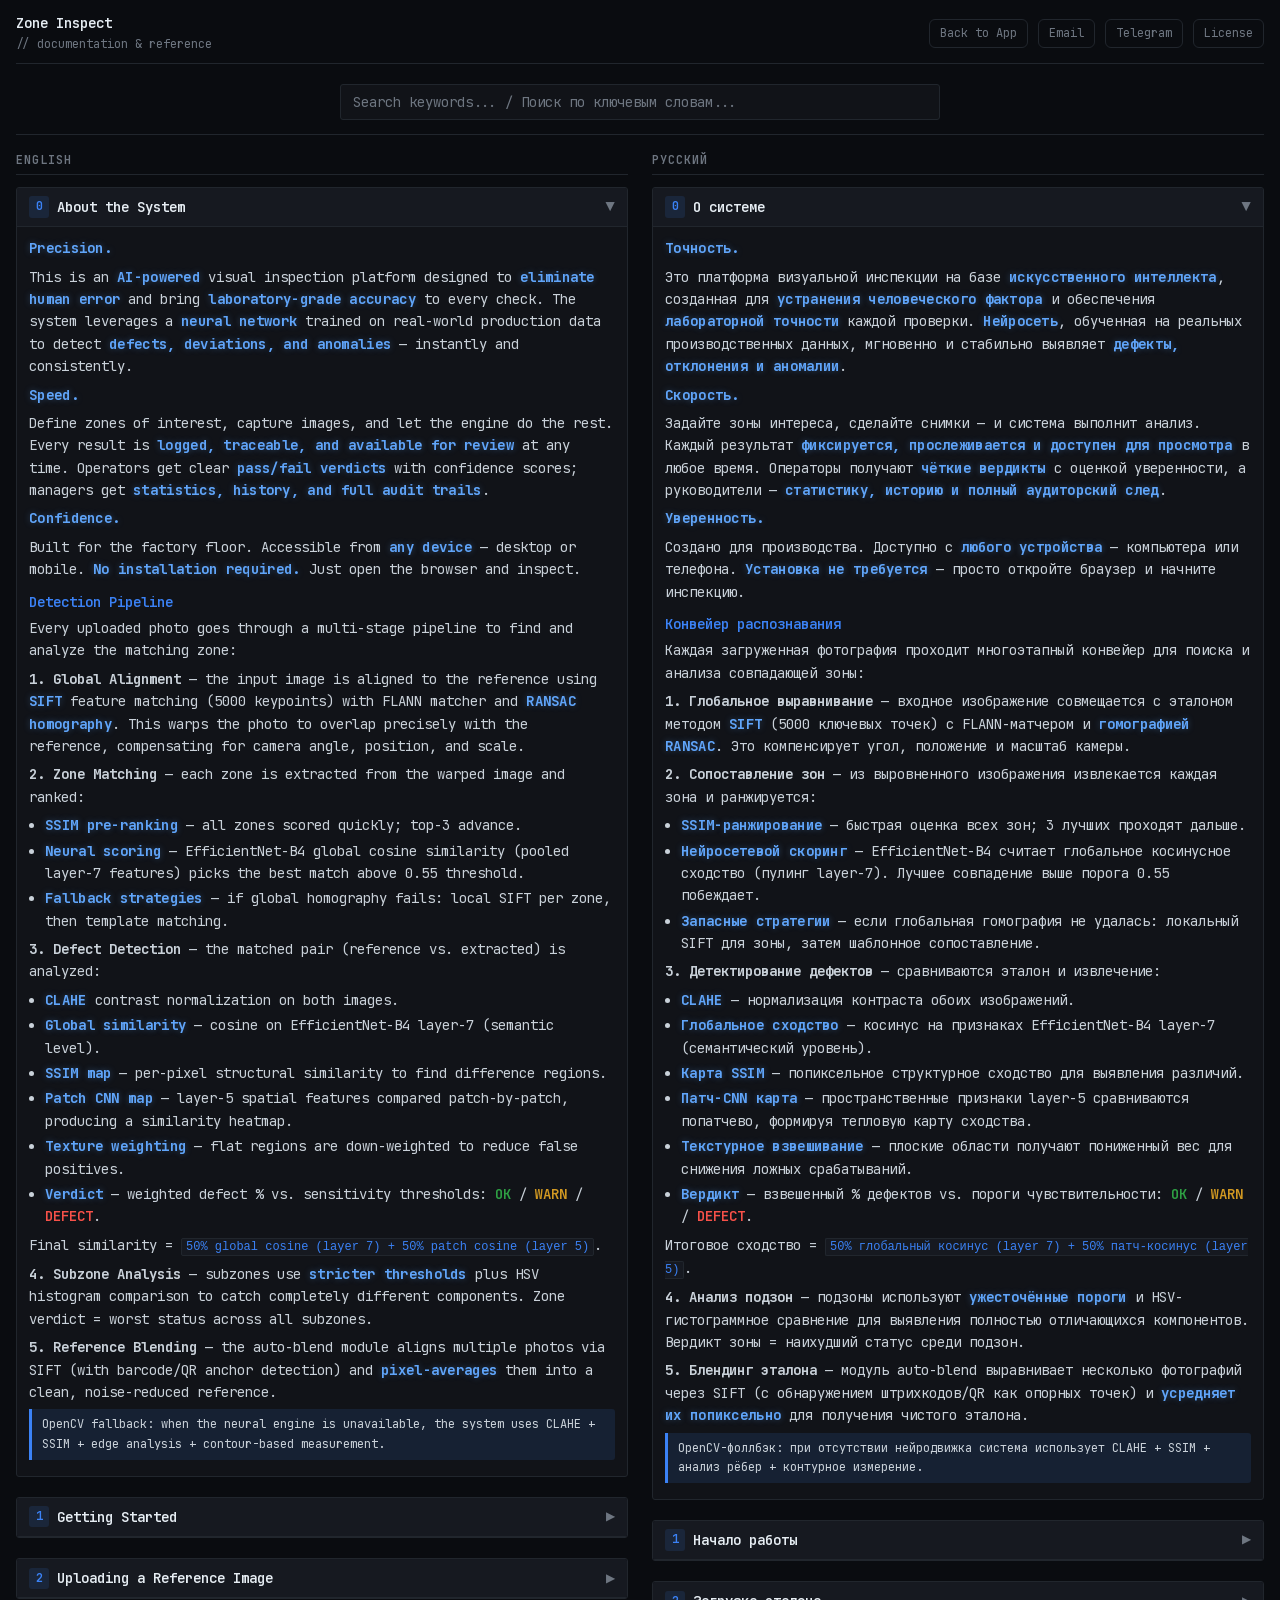
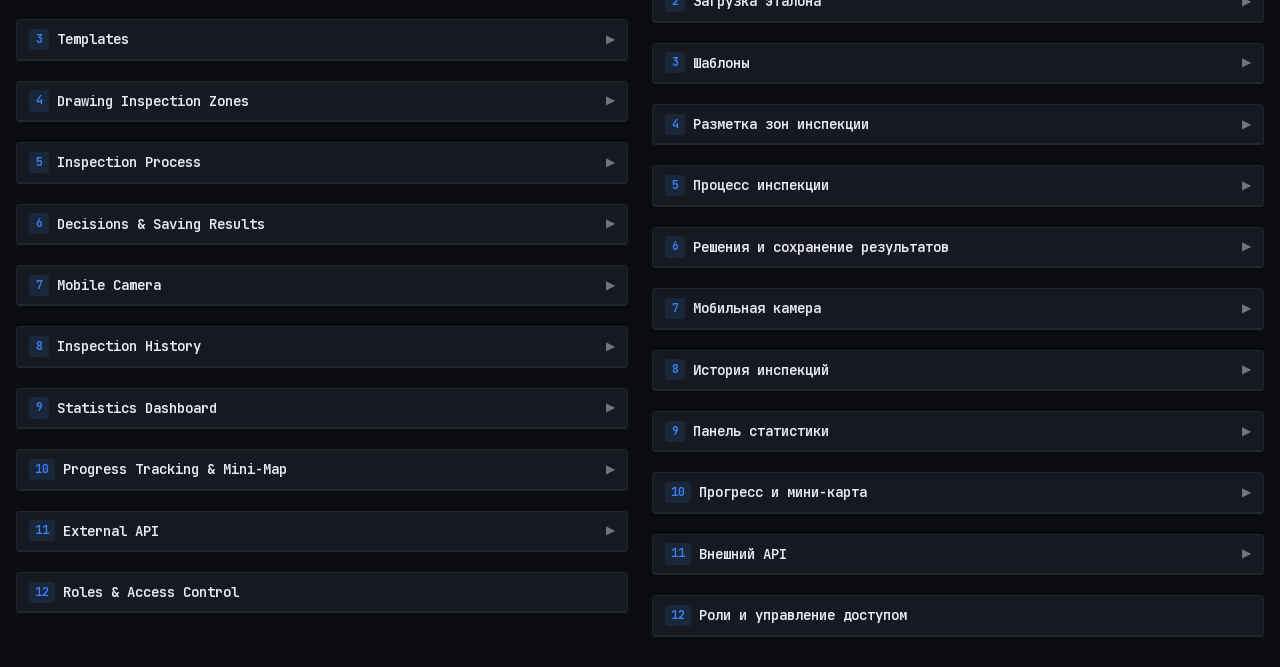
==== templates/doc.html @ 14c2527c "self-host fonts and Chart.js — remove Google Fonts / jsdelivr CDN deps Russian users reported pages " ====
<!DOCTYPE html>
<html lang="en">

<head>
    <meta charset="UTF-8">
    <meta name="viewport" content="width=device-width, initial-scale=1.0">
    <title>Zone Inspect — Documentation</title>
    <meta name="description"
        content="Zone Inspect documentation — AI-powered visual inspection system with neural network analysis. Setup, workflow, API reference.">
    <meta name="robots" content="index, follow">
    <link rel="canonical" href="https://inspect.metaprodtrace.com/doc">
    <meta property="og:title" content="Zone Inspect — Documentation">
    <meta property="og:description"
        content="AI-powered visual inspection system. Neural-network-powered zone comparison, template management, and reporting.">
    <meta property="og:type" content="website">
    <meta property="og:url" content="https://inspect.metaprodtrace.com/doc">
    <link rel="stylesheet" href="/static/jbmono.css">
    <style>
        :root {
            --bg: #0a0c10;
            --bg2: #0d1017;
            --card: #111318;
            --card2: #161920;
            --accent: #3b82f6;
            --accent-hover: #60a5fa;
            --accent-dim: rgba(59, 130, 246, .12);
            --text: #c9d1d9;
            --text-bright: #e6edf3;
            --muted: #6e7681;
            --border: #21262d;
            --border-light: #30363d;
            --success: #2ea043;
            --warn: #d29922;
            --danger: #f85149;
            --mono: 'JetBrains Mono', 'SF Mono', 'Fira Code', 'Cascadia Code', monospace;
            --radius: 3px;
        }

        * {
            margin: 0;
            padding: 0;
            box-sizing: border-box
        }

        body {
            font-family: var(--mono);
            font-size: 14px;
            line-height: 1.6;
            background: var(--bg);
            color: var(--text);
            min-height: 100vh;
            -webkit-font-smoothing: antialiased;
        }

        .container {
            max-width: 1400px;
            margin: 0 auto;
            padding: 12px 16px;
        }

        /* Header */
        header {
            display: flex;
            align-items: center;
            justify-content: space-between;
            gap: 12px;
            margin-bottom: 12px;
            padding-bottom: 8px;
            border-bottom: 1px solid var(--border);
        }

        header h1 {
            font-size: 14px;
            font-weight: 600;
            color: var(--text-bright)
        }

        header p {
            font-size: 12px;
            color: var(--muted);
            margin-top: 1px
        }

        .hdr-links {
            display: flex;
            gap: 10px;
            align-items: center
        }

        .hdr-links a {
            font-size: 12px;
            color: var(--muted);
            text-decoration: none;
            border: 1px solid var(--border);
            padding: 4px 10px;
            border-radius: 6px;
            transition: color .2s, border-color .2s;
        }

        .hdr-links a:hover {
            color: var(--text);
            border-color: var(--border-light)
        }

        .hdr-links a.active {
            color: var(--accent);
            border-color: var(--accent)
        }

        /* Search */
        .search-bar {
            position: sticky;
            top: 0;
            z-index: 100;
            background: var(--bg);
            padding: 8px 0 10px;
            border-bottom: 1px solid var(--border);
            margin-bottom: 16px;
        }

        .search-wrap {
            position: relative;
            max-width: 600px;
            margin: 0 auto;
        }

        .search-wrap input {
            width: 100%;
            background: var(--card);
            border: 1px solid var(--border);
            color: var(--text);
            font-family: var(--mono);
            font-size: 14px;
            padding: 8px 34px 8px 12px;
            border-radius: var(--radius);
            outline: none;
            transition: border-color .2s;
        }

        .search-wrap input:focus {
            border-color: var(--accent)
        }

        .search-wrap input::placeholder {
            color: var(--muted)
        }

        .search-clear {
            position: absolute;
            right: 8px;
            top: 50%;
            transform: translateY(-50%);
            background: none;
            border: none;
            color: var(--muted);
            font-size: 14px;
            cursor: pointer;
            display: none;
        }

        .search-clear.show {
            display: block
        }

        .search-count {
            text-align: center;
            font-size: 12px;
            color: var(--muted);
            margin-top: 4px;
        }

        /* Two-column layout */
        .cols {
            display: grid;
            grid-template-columns: 1fr 1fr;
            gap: 24px;
            align-items: start;
        }

        .col-en,
        .col-ru {
            min-width: 0;
        }

        .col-label {
            font-size: 12px;
            font-weight: 600;
            color: var(--muted);
            text-transform: uppercase;
            letter-spacing: 1px;
            margin-bottom: 12px;
            padding-bottom: 4px;
            border-bottom: 1px solid var(--border);
        }

        /* Sections */
        .section {
            margin-bottom: 20px;
            background: var(--card);
            border: 1px solid var(--border);
            border-radius: var(--radius);
            overflow: hidden;
        }

        .section.hidden {
            display: none
        }

        .section-hdr {
            display: flex;
            align-items: center;
            gap: 8px;
            padding: 8px 12px;
            background: var(--card2);
            border-bottom: 1px solid var(--border);
            cursor: pointer;
            user-select: none;
        }

        .section-hdr:hover {
            background: var(--bg2)
        }

        .section-num {
            font-size: 12px;
            font-weight: 600;
            color: var(--accent);
            background: var(--accent-dim);
            padding: 1px 6px;
            border-radius: var(--radius);
            min-width: 20px;
            text-align: center;
        }

        .section-title {
            font-size: 14px;
            font-weight: 600;
            color: var(--text-bright);
            flex: 1;
        }

        .section-arrow {
            font-size: 12px;
            color: var(--muted);
            transition: transform .2s;
        }

        .section.open .section-arrow {
            transform: rotate(90deg)
        }

        .section-body {
            padding: 10px 12px;
            display: none;
            font-size: 14px;
        }

        .section.open .section-body {
            display: block
        }

        .section-body p {
            margin-bottom: 6px;
            color: var(--text);
        }

        .section-body h4 {
            font-size: 14px;
            font-weight: 600;
            color: var(--accent);
            margin: 10px 0 4px;
        }

        .section-body h4:first-child {
            margin-top: 0
        }

        .section-body ul {
            margin: 4px 0 6px 16px;
            color: var(--text);
        }

        .section-body li {
            margin-bottom: 3px
        }

        .section-body code {
            background: var(--card2);
            border: 1px solid var(--border);
            padding: 1px 4px;
            border-radius: 2px;
            font-size: 12px;
            color: var(--accent);
        }

        .kbd {
            display: inline-block;
            background: var(--card2);
            border: 1px solid var(--border-light);
            padding: 0 4px;
            border-radius: 3px;
            font-size: 12px;
            color: var(--text-bright);
            line-height: 1.7;
        }

        .tag-ok {
            color: var(--success);
            font-weight: 600
        }

        .tag-warn {
            color: var(--warn);
            font-weight: 600
        }

        .tag-def {
            color: var(--danger);
            font-weight: 600
        }

        .kw {
            color: var(--accent-hover);
            font-weight: 700;
            letter-spacing: .3px;
            text-shadow: 0 0 6px rgba(96, 165, 250, .35);
        }

        .note {
            background: var(--accent-dim);
            border-left: 3px solid var(--accent);
            padding: 6px 10px;
            margin: 6px 0;
            font-size: 12px;
            border-radius: 0 var(--radius) var(--radius) 0;
        }

        .section-body pre {
            background: var(--card2);
            border: 1px solid var(--border);
            padding: 8px 10px;
            border-radius: var(--radius);
            overflow-x: auto;
            font-size: 12px;
            line-height: 1.5;
            margin: 6px 0;
            color: var(--text);
        }

        mark {
            background: rgba(234, 179, 8, .45);
            color: #fff;
            border-radius: 2px;
            padding: 0 2px;
        }

        @media (max-width: 900px) {
            .cols {
                grid-template-columns: 1fr;
                gap: 32px
            }
        }
    </style>
</head>

<body>
    <div class="container">
        <header>
            <div>
                <h1>Zone Inspect</h1>
                <p>// documentation &amp; reference</p>
            </div>
            <div class="hdr-links">
                <a href="/">Back to App</a>
                <a href="mailto:support@metaprodtrace.com?subject=Zone%20Inspect%20%E2%80%94%20Support">Email</a>
                <a href="tg://join?invite=2IidgvAbT30wYTUy">Telegram</a>
                <a href="/license" target="_blank">License</a>
            </div>
        </header>

        <div class="search-bar">
            <div class="search-wrap">
                <input type="text" id="doc-search" placeholder="Search keywords... / Поиск по ключевым словам...">
                <button class="search-clear" id="search-clear">&times;</button>
            </div>
            <div class="search-count" id="search-count"></div>
        </div>

        <div class="cols">
            <!-- ═══ ENGLISH ═══ -->
            <div class="col-en">
                <div class="col-label">English</div>

                <!-- 0. About the System -->
                <div class="section open" data-search>
                    <div class="section-hdr" onclick="toggleSection(this)">
                        <span class="section-num">0</span>
                        <span class="section-title">About the System</span>
                        <span class="section-arrow">&#9654;</span>
                    </div>
                    <div class="section-body">
                        <p><span class="kw">Precision.</span></p>
                        <p>This is an <span class="kw">AI-powered</span> visual inspection platform designed to <span
                                class="kw">eliminate human error</span>
                            and bring <span class="kw">laboratory-grade accuracy</span> to every check. The system
                            leverages a <span class="kw">neural
                                network</span> trained on real-world production data to detect <span class="kw">defects,
                                deviations, and
                                anomalies</span> — instantly and consistently.</p>
                        <p><span class="kw">Speed.</span></p>
                        <p>Define zones of interest, capture images, and let the engine do the rest.
                            Every result is <span class="kw">logged, traceable, and available for review</span> at any
                            time.
                            Operators get clear <span class="kw">pass/fail verdicts</span> with confidence scores;
                            managers get <span class="kw">statistics, history, and full audit trails</span>.</p>
                        <p><span class="kw">Confidence.</span></p>
                        <p>Built for the factory floor. Accessible from <span class="kw">any device</span> — desktop or
                            mobile.
                            <span class="kw">No installation required.</span> Just open the browser and inspect.
                        </p>

                        <h4>Detection Pipeline</h4>
                        <p>Every uploaded photo goes through a multi-stage pipeline to find and analyze the matching
                            zone:</p>

                        <p><strong>1. Global Alignment</strong> — the input image is aligned to the reference
                            using <span class="kw">SIFT</span> feature matching (5000 keypoints) with FLANN matcher
                            and <span class="kw">RANSAC homography</span>. This warps the photo to overlap precisely
                            with the reference, compensating for camera angle, position, and scale.</p>

                        <p><strong>2. Zone Matching</strong> — each zone is extracted from the warped image and ranked:
                        </p>
                        <ul>
                            <li><span class="kw">SSIM pre-ranking</span> — all zones scored quickly; top-3 advance.</li>
                            <li><span class="kw">Neural scoring</span> — EfficientNet-B4 global cosine similarity
                                (pooled layer-7 features) picks the best match above 0.55 threshold.</li>
                            <li><span class="kw">Fallback strategies</span> — if global homography fails: local SIFT
                                per zone, then template matching.</li>
                        </ul>

                        <p><strong>3. Defect Detection</strong> — the matched pair (reference vs. extracted) is
                            analyzed:</p>
                        <ul>
                            <li><span class="kw">CLAHE</span> contrast normalization on both images.</li>
                            <li><span class="kw">Global similarity</span> — cosine on EfficientNet-B4 layer-7
                                (semantic level).</li>
                            <li><span class="kw">SSIM map</span> — per-pixel structural similarity to find
                                difference regions.</li>
                            <li><span class="kw">Patch CNN map</span> — layer-5 spatial features compared
                                patch-by-patch, producing a similarity heatmap.</li>
                            <li><span class="kw">Texture weighting</span> — flat regions are down-weighted to
                                reduce false positives.</li>
                            <li><span class="kw">Verdict</span> — weighted defect % vs. sensitivity thresholds:
                                <span class="tag-ok">OK</span> /
                                <span class="tag-warn">WARN</span> /
                                <span class="tag-def">DEFECT</span>.
                            </li>
                        </ul>
                        <p>Final similarity = <code>50% global cosine (layer 7) + 50% patch cosine (layer 5)</code>.</p>

                        <p><strong>4. Subzone Analysis</strong> — subzones use <span class="kw">stricter
                                thresholds</span> plus HSV histogram comparison to catch completely different
                            components. Zone verdict = worst status across all subzones.</p>

                        <p><strong>5. Reference Blending</strong> — the auto-blend module aligns multiple
                            photos via SIFT (with barcode/QR anchor detection) and <span
                                class="kw">pixel-averages</span>
                            them into a clean, noise-reduced reference.</p>

                        <div class="note">OpenCV fallback: when the neural engine is unavailable, the system uses
                            CLAHE + SSIM + edge analysis + contour-based measurement.</div>
                    </div>
                </div>

                <!-- 1. Getting Started -->
                <div class="section" data-search>
                    <div class="section-hdr" onclick="toggleSection(this)">
                        <span class="section-num">1</span>
                        <span class="section-title">Getting Started</span>
                        <span class="section-arrow">&#9654;</span>
                    </div>
                    <div class="section-body">
                        <h4>Login</h4>
                        <p>Open the application URL. Enter your access key on the login page. The key is provided by the
                            administrator and maps to your operator name. The session persists for 30 days.</p>
                        <h4>Interface Overview</h4>
                        <p>The system uses a 3-step wizard:</p>
                        <ul>
                            <li><strong>Step 1 — Upload:</strong> upload a reference photo or load a saved
                                template.</li>
                            <li><strong>Step 2 — Zones:</strong> draw inspection zones on the reference image.</li>
                            <li><strong>Step 3 — Check:</strong> take zone photos, run analysis, review results.</li>
                        </ul>
                        <p>Click the <strong>Step 1</strong> indicator at any time to reset and start over.</p>
                        <h4>Sensitivity Controls</h4>
                        <p>In the header, two inputs control detection strictness:</p>
                        <ul>
                            <li><strong>Zone</strong> (0.00–2.00) — sensitivity for zone-level defect detection.
                                Default: 0.50.</li>
                            <li><strong>Subzone</strong> (0.00–2.00) — sensitivity for subzone-level analysis. Default:
                                0.51.</li>
                        </ul>
                        <p>Higher values = stricter detection (more defects flagged). Lower values = more lenient.</p>
                    </div>
                </div>

                <!-- 2. Uploading Reference -->
                <div class="section" data-search>
                    <div class="section-hdr" onclick="toggleSection(this)">
                        <span class="section-num">2</span>
                        <span class="section-title">Uploading a Reference Image</span>
                        <span class="section-arrow">&#9654;</span>
                    </div>
                    <div class="section-body">
                        <h4>Single Image</h4>
                        <p>Drag and drop (or click to browse) a single photo of the reference assembly into the upload
                            area.
                            Supported formats: PNG, JPG, JPEG, BMP, WebP.</p>
                        <h4>Multi-Image Blending</h4>
                        <p>Upload 2+ photos of the same object. The system shows a blending panel:</p>
                        <ul>
                            <li><strong>Manual blend:</strong> adjust X/Y offset and Scale sliders for each image. Click
                                "Blend (manual)" to merge.</li>
                            <li><strong>Auto-align (SIFT):</strong> automatically aligns images using feature matching,
                                then averages. Best for slightly shifted shots.</li>
                            <li><strong>Readjust:</strong> go back to the slider interface after viewing the result.
                            </li>
                        </ul>
                        <p>Multi-image blending reduces noise and produces a cleaner reference.</p>
                    </div>
                </div>

                <!-- 3. Templates -->
                <div class="section" data-search>
                    <div class="section-hdr" onclick="toggleSection(this)">
                        <span class="section-num">3</span>
                        <span class="section-title">Templates</span>
                        <span class="section-arrow">&#9654;</span>
                    </div>
                    <div class="section-body">
                        <h4>Saved Templates</h4>
                        <p>Templates store the reference image + zone layout for reuse. They appear as cards in Step 1
                            with name, barcode mask, version number, zone count, and creation date.</p>
                        <h4>Load</h4>
                        <p>Click "Load" on a template card to jump directly to Step 3 (inspection) with all zones
                            pre-configured. A "Recipe" badge appears showing the template name.</p>
                        <h4>Save as Template</h4>
                        <p>In Step 2 after drawing zones, enter a name and optional barcode mask, then click "Save
                            Template". The reference image is stored in cloud storage (R2).</p>
                        <h4>Edit Template</h4>
                        <p>Click "Edit" on a template card to open the full-screen template editor. You can:</p>
                        <ul>
                            <li>Add, rename, delete, and reorder zones (drag the handle).</li>
                            <li>Draw anchor points and subzones (see below).</li>
                            <li>Change template name and barcode mask.</li>
                            <li>Zoom the canvas: <span class="kbd">Ctrl</span>+scroll or +/- buttons (100%–800%).</li>
                        </ul>
                        <h4>Versioning</h4>
                        <p>Click "Save changes" to create a new version. Previous versions are archived and visible in
                            the sidebar. Click any older version to restore it (creates a new version).</p>
                        <h4>Delete Template</h4>
                        <p>Click "Delete" on the template card. Confirmation required.</p>
                        <h4>Barcode Mask</h4>
                        <p>A prefix string (e.g. "7334") that validates scanned serial numbers. If the scanned code does
                            not start with this mask, a "Mask mismatch" warning appears during inspection.</p>
                    </div>
                </div>

                <!-- 4. Drawing Zones -->
                <div class="section" data-search>
                    <div class="section-hdr" onclick="toggleSection(this)">
                        <span class="section-num">4</span>
                        <span class="section-title">Drawing Inspection Zones</span>
                        <span class="section-arrow">&#9654;</span>
                    </div>
                    <div class="section-body">
                        <h4>Draw Zones</h4>
                        <p>In Step 2, click and drag on the reference image to draw rectangular zones. Each zone is
                            auto-labeled ("Zone 1", "Zone 2", etc.) and color-coded.</p>
                        <h4>Zone Controls</h4>
                        <ul>
                            <li><strong>Rename:</strong> edit the text field on a zone chip.</li>
                            <li><strong>Select:</strong> click the color dot to highlight the zone on the canvas.</li>
                            <li><strong>Delete:</strong> click X on the zone chip.</li>
                            <li><strong>Undo last / Clear all:</strong> buttons below the canvas.</li>
                        </ul>
                        <h4>Anchor Points</h4>
                        <p>Click the crosshair icon on a zone chip to enter anchor mode. Place up to 2 anchor points on
                            or near the zone. Anchors provide alignment guidance on the mobile camera — the phone shows
                            where to position the board relative to detected features.</p>
                        <h4>Subzones</h4>
                        <p>Click the square icon on a zone chip to enter subzone mode. Draw up to 10 smaller rectangles
                            inside the zone. Subzones trigger a separate, stricter analysis pass. Each subzone has its
                            own status, defect %, and images. The zone's overall status = the worst status among all its
                            subzones.</p>
                        <h4>Canvas Zoom</h4>
                        <p><span class="kbd">Ctrl</span>+scroll or use +/- buttons. Range: 100%–800%.</p>
                        <h4>Save & Start</h4>
                        <p>Click "Save zones & start check" to lock zones and proceed to Step 3.</p>
                    </div>
                </div>

                <!-- 5. Inspection Process -->
                <div class="section" data-search>
                    <div class="section-hdr" onclick="toggleSection(this)">
                        <span class="section-num">5</span>
                        <span class="section-title">Inspection Process</span>
                        <span class="section-arrow">&#9654;</span>
                    </div>
                    <div class="section-body">
                        <h4>Serial Number Scanning</h4>
                        <p>Before checking zones, scan a barcode / QR code / DataMatrix for the serial number.
                            Upload a photo from desktop or use the mobile camera. The zone check area is locked until a
                            serial is scanned. The decoded value appears with its type (e.g. QR_CODE, CODE_128).</p>
                        <h4>Taking Zone Photos (Desktop)</h4>
                        <p>Drag and drop one or more zone photos into the upload area, then click "Run Check". Multiple
                            files are processed sequentially with a progress counter ("[1/5]", "[2/5]", etc.).</p>
                        <h4>Zone Matching</h4>
                        <p>Each uploaded photo is automatically matched to the best-fitting zone using a multi-stage
                            pipeline:</p>
                        <ul>
                            <li>Global alignment (SIFT or neural network) to warp the input to the reference.</li>
                            <li>Zone crop extraction and SSIM pre-ranking of all zones.</li>
                            <li>Top-3 neural scoring (EfficientNet-B4) for final match.</li>
                            <li>Match score must exceed 0.55 threshold. Otherwise "NO MATCH".</li>
                            <li>Already-OK zones are deprioritized.</li>
                        </ul>
                        <h4>Defect Analysis</h4>
                        <p>The matched zone is compared against the reference to detect defects:</p>
                        <ul>
                            <li><strong>Neural mode:</strong> EfficientNet-B4 patch-based CNN comparison + global
                                similarity + SSIM.</li>
                            <li><strong>OpenCV fallback:</strong> CLAHE normalization, SSIM, absolute difference, edge
                                analysis, adaptive thresholding, contour-based measurement.</li>
                        </ul>
                        <p>Output: SSIM score, defect percentage, defect region count, status (<span
                                class="tag-ok">OK</span> / <span class="tag-warn">WARN</span> / <span
                                class="tag-def">DEFECT</span>), and visualization images (defect map, heatmap, extracted
                            zone, reference crop).</p>
                        <h4>Subzone Analysis</h4>
                        <p>If the zone has subzones defined, each subzone is analyzed separately with stricter
                            thresholds. The zone status = worst of (zone result, all subzone results).</p>
                        <h4>Result Display</h4>
                        <p>After each check: 5 images (input, reference, extracted, defect map, heatmap), statistics
                            (score, SSIM, defect %), a bar chart of all zone scores, and subzone details if applicable.
                            Click any image for a full-size lightbox.</p>
                    </div>
                </div>

                <!-- 6. Decisions & Saving -->
                <div class="section" data-search>
                    <div class="section-hdr" onclick="toggleSection(this)">
                        <span class="section-num">6</span>
                        <span class="section-title">Decisions & Saving Results</span>
                        <span class="section-arrow">&#9654;</span>
                    </div>
                    <div class="section-body">
                        <h4>Calculated vs Accepted Result</h4>
                        <p>Each zone and subzone has two results:</p>
                        <ul>
                            <li><strong>Calculated (auto):</strong> determined by the defect analysis algorithm.</li>
                            <li><strong>Accepted (user decision):</strong> manually set by the operator via a dropdown.
                            </li>
                        </ul>
                        <p>If the operator overrides the calculated result, the original is shown crossed out with an
                            arrow to the accepted status plus a pencil icon.</p>
                        <h4>Overall Result</h4>
                        <p>The overall inspection status is the <strong>worst effective status</strong> across all
                            zones. Effective = user zone override > worst subzone override > calculated status. Any
                            <span class="tag-def">DEFECT</span> makes the whole inspection a defect. Any <span
                                class="tag-warn">WARN</span> (with no defect) makes it a warning.
                        </p>
                        <h4>User Decision Override</h4>
                        <ul>
                            <li><strong>Zone-level:</strong> dropdown on each zone chip or in the lightbox.</li>
                            <li><strong>Subzone-level:</strong> dropdown next to each subzone. Changing subzone
                                decisions recalculates the zone's effective status.</li>
                        </ul>
                        <h4>Auto-Accept</h4>
                        <p>Toggle the "auto" switch next to the progress bar. When all zones are <span
                                class="tag-ok">OK</span> and auto-accept is ON, the result is auto-saved and a new board
                            starts after 3 seconds.</p>
                        <h4>Close & Save</h4>
                        <p>Click "Close & Save" to save the inspection (complete or partial) and reset for the next
                            board. If a result was auto-saved, it updates with the latest user decisions.</p>
                        <h4>Skip Board</h4>
                        <p>Abandon the current board without saving. Resets the session.</p>
                        <h4>Retry Failed Zones</h4>
                        <p>Clear only non-OK zones for re-photographing without resetting the entire board.</p>
                    </div>
                </div>

                <!-- 7. Mobile Camera -->
                <div class="section" data-search>
                    <div class="section-hdr" onclick="toggleSection(this)">
                        <span class="section-num">7</span>
                        <span class="section-title">Mobile Camera</span>
                        <span class="section-arrow">&#9654;</span>
                    </div>
                    <div class="section-body">
                        <h4>Connecting</h4>
                        <p>In Step 3, a QR code and URL are shown. Scan with your phone to open the mobile companion
                            page. No separate login required.</p>
                        <h4>Serial Scanning</h4>
                        <p>The "Serial" tab provides live camera barcode scanning. The camera feed shows a scan reticle
                            with an animated scan line. A beep sound plays on successful detection. You can also choose
                            an image from the gallery.</p>
                        <h4>Zone Photos</h4>
                        <p>The "Zone" tab shows which zone to photograph next. Navigate between zones with left/right
                            arrows.</p>
                        <h4>Anchor Alignment</h4>
                        <p>If anchor points are defined for the zone, the camera feed shows dashed guide circles at
                            target positions. Real-time template matching detects anchors in the live video. When
                            aligned (solid green circles + checkmark), press "Capture Zone".</p>
                        <h4>Capture & Upload</h4>
                        <p>Press "Capture Zone" to take a photo. A shutter sound plays. The photo is queued for the
                            desktop, which processes it automatically (polls every 5 seconds). Multiple photos can also
                            be uploaded from the gallery.</p>
                        <h4>Mobile Actions</h4>
                        <ul>
                            <li><strong>Skip -> New SN:</strong> save current result and start a new board from mobile.
                            </li>
                            <li><strong>Retry Failed:</strong> re-scan only failed zones.</li>
                        </ul>
                        <p>The mobile page continuously polls the server (every 5 seconds) to sync state with the
                            desktop.</p>
                    </div>
                </div>

                <!-- 8. Inspection History -->
                <div class="section" data-search>
                    <div class="section-hdr" onclick="toggleSection(this)">
                        <span class="section-num">8</span>
                        <span class="section-title">Inspection History</span>
                        <span class="section-arrow">&#9654;</span>
                    </div>
                    <div class="section-body">
                        <h4>Viewing History</h4>
                        <p>Scroll to the bottom of the page and click "Inspection History" to expand the panel. Each row
                            shows: date, time, serial, template name, operator, zone count, overall status, and inline
                            stats (OK/defect/warn counts, avg score, max defect %). Overridden results have a pencil
                            icon.</p>
                        <h4>Search & Filter</h4>
                        <p>Type in the search box. Format: <code>serial / template / operator</code>. Supports
                            <code>*</code> wildcards. Each part filters the corresponding field. Example:
                            <code>7334* / Module XY / John</code>.
                        </p>
                        <h4>Detail View</h4>
                        <p>Click a row to expand it. Shows: stats row, doughnut pie chart (OK/Defect/Warn distribution),
                            per-zone score bars, zone image cards with status badges and defect %. Subzone cards shown
                            with a red left border.</p>
                        <h4>Zone Comparison</h4>
                        <p>Click any zone image card to open a full-size side-by-side comparison of the captured photo
                            vs the reference.</p>
                        <h4>Overridden Results in History</h4>
                        <p>When the accepted status differs from the calculated one, the zone card shows: <span
                                style="text-decoration:line-through;color:var(--muted)">calculated</span> <span
                                style="color:var(--muted)">-></span> <strong>accepted</strong>. Same for subzones.</p>
                        <h4>Print Passport</h4>
                        <p>Click "Print" on any history row to generate a formal inspection passport document with all
                            metadata, zone table (with overrides shown), score charts, and zone images. Opens the
                            browser print dialog.</p>
                        <h4>Pagination</h4>
                        <p>History loads in pages of 20. Click "Load more" to see older results.</p>
                    </div>
                </div>

                <!-- 9. Statistics -->
                <div class="section" data-search>
                    <div class="section-hdr" onclick="toggleSection(this)">
                        <span class="section-num">9</span>
                        <span class="section-title">Statistics Dashboard</span>
                        <span class="section-arrow">&#9654;</span>
                    </div>
                    <div class="section-body">
                        <p>Appears in Step 3 after the first zone is checked. Displays:</p>
                        <ul>
                            <li><strong>Summary counters:</strong> total checked, OK, Warn, Defect, average SSIM,
                                average defect %.</li>
                            <li><strong>Match scores chart:</strong> bar chart of match scores per zone, color-coded by
                                status.</li>
                            <li><strong>Defect % chart:</strong> defect percentage per zone.</li>
                            <li><strong>SSIM chart:</strong> SSIM per zone (green >= 45%, yellow >= 30%, red <
                                    30%).</li>
                            <li><strong>Data table:</strong> zone status, score, SSIM, defect %, defect count.</li>
                        </ul>
                        <p>All charts and counters update in real-time as zones are checked.</p>
                    </div>
                </div>

                <!-- 10. Progress & Mini-Map -->
                <div class="section" data-search>
                    <div class="section-hdr" onclick="toggleSection(this)">
                        <span class="section-num">10</span>
                        <span class="section-title">Progress Tracking & Mini-Map</span>
                        <span class="section-arrow">&#9654;</span>
                    </div>
                    <div class="section-body">
                        <h4>Zone Status Chips</h4>
                        <p>Color-coded chips below the check panel: <span class="tag-ok">green</span> = OK, <span
                                class="tag-warn">yellow</span> = WARN, <span class="tag-def">red</span> = DEFECT, blue =
                            unchecked. Shows effective status (with overrides). Click to view that zone's result.</p>
                        <h4>Progress Bar</h4>
                        <p>Shows "N/M zones checked" with a percentage fill bar.</p>
                        <h4>Reference Mini-Map</h4>
                        <p>Small canvas showing the full reference image with zone overlays. Unchecked zones pulsate;
                            checked zones show their status color and a check/warn/defect marker.</p>
                        <h4>Completion Banner</h4>
                        <p>When all zones are checked: "ALL ZONES OK" (green) or "ISSUES FOUND" (yellow). Shows serial
                            number if scanned. Action buttons appear for saving, skipping, or retrying.</p>
                    </div>
                </div>

                <!-- 11. External API -->
                <div class="section" data-search>
                    <div class="section-hdr" onclick="toggleSection(this)">
                        <span class="section-num">11</span>
                        <span class="section-title">External API</span>
                        <span class="section-arrow">&#9654;</span>
                    </div>
                    <div class="section-body">
                        <div class="note">Your operator access key does NOT work for the external API.
                            A separate API key (prefix <code>apk_</code>) is required.
                            Contact your administrator to obtain one.</div>
                        <h4>Authentication</h4>
                        <p>All requests require the header <code>X-Auth-Key</code> with a valid API key.
                            API keys are read-only — they can only retrieve inspection results and images.</p>
                        <pre>X-Auth-Key: apk_your_key_here</pre>
                        <h4>List Results</h4>
                        <p><code>GET /api/v1/results</code></p>
                        <p>Query parameters:</p>
                        <ul>
                            <li><code>from</code> — start date (ISO, e.g. <code>2026-03-01</code>)</li>
                            <li><code>to</code> — end date (ISO, e.g. <code>2026-03-19</code>)</li>
                            <li><code>serial</code> — serial number filter, supports <code>*</code> wildcard</li>
                            <li><code>template</code> — template name filter</li>
                            <li><code>operator</code> — operator name filter</li>
                            <li><code>status</code> — <code>ok</code>, <code>warn</code>, or <code>defect</code></li>
                            <li><code>limit</code> — max results per page (default 50, max 500)</li>
                            <li><code>offset</code> — skip N results for pagination</li>
                        </ul>
                        <p>Example:</p>
                        <pre>curl -H "X-Auth-Key: apk_..." \
  "https://your-host/api/v1/results?from=2026-03-01&amp;serial=SN-12*&amp;limit=10"</pre>
                        <p>Response:</p>
                        <pre>{
  "total": 42,
  "limit": 10,
  "offset": 0,
  "results": [
    {
      "result_id": "a1b2c3d4_143000",
      "timestamp": "2026-03-19T14:30:00",
      "serial": "SN-1234-2026",
      "template_name": "Module X",
      "operator": "operator1",
      "overall_status": "ok",
      "zones": [
        {
          "label": "U1",
          "status": "ok",
          "score": 0.87,
          "defect_pct": 3.2,
          "image_url": "/api/v1/results/.../images/zone_0.jpg"
        }
      ]
    }
  ]
}</pre>
                        <h4>Single Result</h4>
                        <p><code>GET /api/v1/results/{result_id}</code></p>
                        <p>Returns the full inspection record. Add <code>?images=base64</code> to embed
                            images as Base64 data URIs directly in the JSON (convenient for single records,
                            but large payloads).</p>
                        <pre>curl -H "X-Auth-Key: apk_..." \
  "https://your-host/api/v1/results/a1b2c3d4_143000?images=base64"</pre>
                        <h4>Result Image</h4>
                        <p><code>GET /api/v1/results/{result_id}/images/{filename}</code></p>
                        <p>Returns a JPEG image. The <code>image_url</code> fields in the JSON response
                            point to this endpoint. Use the same API key header.</p>
                        <pre>curl -H "X-Auth-Key: apk_..." -o zone.jpg \
  "https://your-host/api/v1/results/a1b2c3d4_143000/images/zone_0.jpg"</pre>
                        <h4>Error Codes</h4>
                        <ul>
                            <li><code>401</code> — missing or invalid API key</li>
                            <li><code>403</code> — key scope insufficient (e.g. operator key used on /api/v1/)</li>
                            <li><code>404</code> — result or image not found</li>
                            <li><code>503</code> — database unavailable</li>
                        </ul>
                        <h4>Full Example (curl)</h4>
                        <pre># 1. Get recent inspections for serial starting with "SN-12"
KEY="apk_Xk9mP2qR7vN4wL5bT8cF"
HOST="https://inspect.metaprodtrace.com"

curl -s -H "X-Auth-Key: $KEY" \
  "$HOST/api/v1/results?from=2026-03-01&amp;serial=SN-12*&amp;limit=5" \
  | python3 -m json.tool</pre>
                        <pre># 2. Get a single result with full details
RID="a1b2c3d4_143000"

curl -s -H "X-Auth-Key: $KEY" \
  "$HOST/api/v1/results/$RID" \
  | python3 -m json.tool</pre>
                        <pre># 3. Download a zone image from that result
curl -H "X-Auth-Key: $KEY" \
  -o zone_photo.jpg \
  "$HOST/api/v1/results/$RID/images/zone_0.jpg"</pre>
                        <pre># 4. Get the same result with images embedded as Base64
curl -s -H "X-Auth-Key: $KEY" \
  "$HOST/api/v1/results/$RID?images=base64" \
  | python3 -m json.tool</pre>
                        <pre># 5. Without a key — expect 401
curl -s "$HOST/api/v1/results"
# {"error": "Unauthorized"}</pre>
                    </div>
                </div>

                <!-- 12. Roles & Access Control -->
                <div class="section" data-search>
                    <div class="section-hdr" onclick="toggleSection(this)">
                        <span class="section-num">12</span>
                        <span class="section-title">Roles & Access Control</span>
                    </div>
                    <div class="section-body">
                        <p>The system uses <span class="kw">group-based access control</span> with three user roles
                            and API key scoping.</p>

                        <p><span class="kw">Roles</span></p>
                        <table style="width:100%;border-collapse:collapse;margin:8px 0 12px;font-size:13px">
                            <tr style="border-bottom:1px solid var(--border)">
                                <td style="padding:4px 8px;color:var(--accent)">admin</td>
                                <td style="padding:4px 8px">Full access to everything. No group restriction. Can manage
                                    all templates, view all results, clear history.</td>
                            </tr>
                            <tr style="border-bottom:1px solid var(--border)">
                                <td style="padding:4px 8px;color:var(--accent)">lead</td>
                                <td style="padding:4px 8px">Belongs to a group. Can create, edit, delete, and restore
                                    templates (own group + shared). Views results of own group only.</td>
                            </tr>
                            <tr>
                                <td style="padding:4px 8px;color:var(--accent)">operator</td>
                                <td style="padding:4px 8px">Belongs to a group. Can use templates (own group + shared)
                                    and run inspections. Cannot create/edit/delete templates. Views results of own group
                                    only.</td>
                            </tr>
                        </table>

                        <p><span class="kw">Groups</span></p>
                        <p>Each non-admin user belongs to a <span class="kw">group</span> (e.g. "line1", "line2").
                            Groups isolate data:</p>
                        <p>-- Templates with a group are visible only to that group's members.<br>
                            -- Templates with no group (empty) are <span class="kw">shared</span> -- visible to
                            everyone.<br>
                            -- Inspection results are strictly filtered by group.<br>
                            -- Admin sees everything regardless of group.</p>

                        <p><span class="kw">API Keys</span></p>
                        <p>External API keys (<span class="kw">apk_</span> prefix) also support group scoping:</p>
                        <p>-- Key with <code>"group": "line1"</code> can only read results from that group.<br>
                            -- Key without group can read all results.<br>
                            -- Scope "read" limits to GET requests on /api/v1/* endpoints.</p>

                        <p><span class="kw">Header Badge</span></p>
                        <p>The top-right corner of the interface shows the current user's name, role, and group.</p>

                        <p><span class="kw">Configuration</span></p>
                        <pre>{
  "users": {
    "SECRET_KEY": {
      "name": "display_name",
      "role": "admin | lead | operator",
      "group": "group_name"
    }
  },
  "api_keys": {
    "apk_SECRET_KEY": {
      "name": "Integration Name",
      "scope": "read",
      "group": "group_name"
    }
  }
}</pre>
                        <div class="note">Admin users have no "group" field. Templates saved by admin have empty group
                            (shared). Lead can set group when saving templates.</div>
                    </div>
                </div>

            </div>

            <!-- ═══ RUSSIAN ═══ -->
            <div class="col-ru">
                <div class="col-label">Русский</div>

                <!-- 0 -->
                <div class="section open" data-search>
                    <div class="section-hdr" onclick="toggleSection(this)">
                        <span class="section-num">0</span>
                        <span class="section-title">О системе</span>
                        <span class="section-arrow">&#9654;</span>
                    </div>
                    <div class="section-body">
                        <p><span class="kw">Точность.</span></p>
                        <p>Это платформа визуальной инспекции на базе <span class="kw">искусственного интеллекта</span>,
                            созданная для <span class="kw">устранения человеческого фактора</span> и обеспечения
                            <span class="kw">лабораторной точности</span> каждой проверки. <span
                                class="kw">Нейросеть</span>, обученная на реальных
                            производственных данных, мгновенно и стабильно выявляет <span class="kw">дефекты,
                                отклонения и аномалии</span>.
                        </p>
                        <p><span class="kw">Скорость.</span></p>
                        <p>Задайте зоны интереса, сделайте снимки — и система выполнит анализ.
                            Каждый результат <span class="kw">фиксируется, прослеживается и доступен для
                                просмотра</span>
                            в любое время. Операторы получают <span class="kw">чёткие вердикты</span> с оценкой
                            уверенности,
                            а руководители — <span class="kw">статистику, историю и полный аудиторский след</span>.</p>
                        <p><span class="kw">Уверенность.</span></p>
                        <p>Создано для производства. Доступно с <span class="kw">любого устройства</span> — компьютера
                            или телефона. <span class="kw">Установка не требуется</span> — просто откройте браузер
                            и начните инспекцию.</p>

                        <h4>Конвейер распознавания</h4>
                        <p>Каждая загруженная фотография проходит многоэтапный конвейер для поиска и анализа совпадающей
                            зоны:</p>

                        <p><strong>1. Глобальное выравнивание</strong> — входное изображение совмещается с эталоном
                            методом <span class="kw">SIFT</span> (5000 ключевых точек) с FLANN-матчером
                            и <span class="kw">гомографией RANSAC</span>. Это компенсирует угол, положение
                            и масштаб камеры.</p>

                        <p><strong>2. Сопоставление зон</strong> — из выровненного изображения извлекается каждая зона и
                            ранжируется:</p>
                        <ul>
                            <li><span class="kw">SSIM-ранжирование</span> — быстрая оценка всех зон; 3 лучших проходят
                                дальше.</li>
                            <li><span class="kw">Нейросетевой скоринг</span> — EfficientNet-B4 считает глобальное
                                косинусное сходство (пулинг layer-7). Лучшее совпадение выше порога 0.55 побеждает.</li>
                            <li><span class="kw">Запасные стратегии</span> — если глобальная гомография не удалась:
                                локальный SIFT для зоны, затем шаблонное сопоставление.</li>
                        </ul>

                        <p><strong>3. Детектирование дефектов</strong> — сравниваются эталон и извлечение:</p>
                        <ul>
                            <li><span class="kw">CLAHE</span> — нормализация контраста обоих изображений.</li>
                            <li><span class="kw">Глобальное сходство</span> — косинус на признаках EfficientNet-B4
                                layer-7 (семантический уровень).</li>
                            <li><span class="kw">Карта SSIM</span> — попиксельное структурное сходство для
                                выявления различий.</li>
                            <li><span class="kw">Патч-CNN карта</span> — пространственные признаки layer-5
                                сравниваются попатчево, формируя тепловую карту сходства.</li>
                            <li><span class="kw">Текстурное взвешивание</span> — плоские области получают
                                пониженный вес для снижения ложных срабатываний.</li>
                            <li><span class="kw">Вердикт</span> — взвешенный % дефектов vs. пороги чувствительности:
                                <span class="tag-ok">OK</span> /
                                <span class="tag-warn">WARN</span> /
                                <span class="tag-def">DEFECT</span>.
                            </li>
                        </ul>
                        <p>Итоговое сходство =
                            <code>50% глобальный косинус (layer 7) + 50% патч-косинус (layer 5)</code>.
                        </p>

                        <p><strong>4. Анализ подзон</strong> — подзоны используют <span class="kw">ужесточённые
                                пороги</span> и HSV-гистограммное сравнение для выявления полностью отличающихся
                            компонентов. Вердикт зоны = наихудший статус среди подзон.</p>

                        <p><strong>5. Блендинг эталона</strong> — модуль auto-blend выравнивает несколько
                            фотографий через SIFT (с обнаружением штрихкодов/QR как опорных точек)
                            и <span class="kw">усредняет их попиксельно</span> для получения чистого эталона.</p>

                        <div class="note">OpenCV-фоллбэк: при отсутствии нейродвижка система использует
                            CLAHE + SSIM + анализ рёбер + контурное измерение.</div>
                    </div>
                </div>

                <!-- 1 -->
                <div class="section" data-search>
                    <div class="section-hdr" onclick="toggleSection(this)">
                        <span class="section-num">1</span>
                        <span class="section-title">Начало работы</span>
                        <span class="section-arrow">&#9654;</span>
                    </div>
                    <div class="section-body">
                        <h4>Вход в систему</h4>
                        <p>Откройте URL приложения. На странице входа введите ключ доступа, выданный администратором.
                            Ключ привязан к имени оператора. Сеанс сохраняется 30 дней.</p>
                        <h4>Обзор интерфейса</h4>
                        <p>Система работает в 3 шага:</p>
                        <ul>
                            <li><strong>Шаг 1 — Загрузка:</strong> загрузка эталонного фото или выбор сохранённого
                                шаблона.</li>
                            <li><strong>Шаг 2 — Зоны:</strong> рисование зон инспекции на эталонном изображении.</li>
                            <li><strong>Шаг 3 — Проверка:</strong> фотографирование зон, анализ, просмотр результатов.
                            </li>
                        </ul>
                        <p>Нажатие на индикатор <strong>Шаг 1</strong> в любой момент сбрасывает сессию и возвращает к
                            началу.</p>
                        <h4>Настройки чувствительности</h4>
                        <p>В заголовке страницы два поля:</p>
                        <ul>
                            <li><strong>Zone</strong> (0.00–2.00) — чувствительность детектирования дефектов на уровне
                                зоны. По умолчанию: 0.50.</li>
                            <li><strong>Subzone</strong> (0.00–2.00) — чувствительность на уровне подзон. По умолчанию:
                                0.51.</li>
                        </ul>
                        <p>Большее значение = строже (больше дефектов определяется). Меньшее = мягче.</p>
                    </div>
                </div>

                <!-- 2 -->
                <div class="section" data-search>
                    <div class="section-hdr" onclick="toggleSection(this)">
                        <span class="section-num">2</span>
                        <span class="section-title">Загрузка эталона</span>
                        <span class="section-arrow">&#9654;</span>
                    </div>
                    <div class="section-body">
                        <h4>Одно изображение</h4>
                        <p>Перетащите (или выберите через диалог) одно фото эталона в область загрузки. Форматы:
                            PNG, JPG, JPEG, BMP, WebP.</p>
                        <h4>Блендинг нескольких фото</h4>
                        <p>Загрузите 2+ фото одного и того же объекта. Система покажет панель блендинга:</p>
                        <ul>
                            <li><strong>Ручной блендинг:</strong> ползунки X/Y смещение и масштаб для каждого
                                изображения. Нажмите "Blend (manual)".</li>
                            <li><strong>Auto-align (SIFT):</strong> автоматическое выравнивание по особым точкам, затем
                                усреднение. Лучший вариант при небольшом сдвиге кадров.</li>
                            <li><strong>Readjust:</strong> вернуться к ползункам после просмотра результата.</li>
                        </ul>
                        <p>Блендинг нескольких фото уменьшает шум и даёт более чистый эталон.</p>
                    </div>
                </div>

                <!-- 3 -->
                <div class="section" data-search>
                    <div class="section-hdr" onclick="toggleSection(this)">
                        <span class="section-num">3</span>
                        <span class="section-title">Шаблоны</span>
                        <span class="section-arrow">&#9654;</span>
                    </div>
                    <div class="section-body">
                        <h4>Сохранённые шаблоны</h4>
                        <p>Шаблоны хранят эталонное изображение + разметку зон для повторного использования.
                            Отображаются карточками в Шаге 1: имя, маска штрихкода, версия, количество зон, дата
                            создания.</p>
                        <h4>Загрузить шаблон</h4>
                        <p>Нажмите "Load" на карточке — сразу переход к Шагу 3 с готовыми зонами. Появляется бейдж
                            "Recipe" с именем шаблона.</p>
                        <h4>Сохранить как шаблон</h4>
                        <p>В Шаге 2, после рисования зон, введите имя и опционально маску штрихкода, нажмите "Save
                            Template".</p>
                        <h4>Редактирование шаблона</h4>
                        <p>Нажмите "Edit" — откроется полноэкранный редактор. Возможности:</p>
                        <ul>
                            <li>Добавление, переименование, удаление и перетаскивание зон (ручка-захват).</li>
                            <li>Рисование якорных точек и подзон (см. ниже).</li>
                            <li>Изменение имени и маски штрихкода.</li>
                            <li>Масштаб холста: <span class="kbd">Ctrl</span>+scroll или кнопки +/- (100%–800%).</li>
                        </ul>
                        <h4>Версионирование</h4>
                        <p>"Save changes" создаёт новую версию. Предыдущие версии видны в боковой панели. Нажатие на
                            старую версию восстанавливает её (создаётся новая версия).</p>
                        <h4>Удаление шаблона</h4>
                        <p>Кнопка "Delete" на карточке. Требуется подтверждение.</p>
                        <h4>Маска штрихкода</h4>
                        <p>Префикс (например "7334"), по которому валидируются сканированные серийные номера. Если код
                            не начинается с маски — предупреждение "Mask mismatch".</p>
                    </div>
                </div>

                <!-- 4 -->
                <div class="section" data-search>
                    <div class="section-hdr" onclick="toggleSection(this)">
                        <span class="section-num">4</span>
                        <span class="section-title">Разметка зон инспекции</span>
                        <span class="section-arrow">&#9654;</span>
                    </div>
                    <div class="section-body">
                        <h4>Рисование зон</h4>
                        <p>В Шаге 2 кликните и перетащите мышь по эталонному изображению для создания прямоугольной
                            зоны. Зоны автоматически нумеруются ("Zone 1", "Zone 2"...) и раскрашиваются.</p>
                        <h4>Управление зонами</h4>
                        <ul>
                            <li><strong>Переименовать:</strong> редактируйте текстовое поле на чипе зоны.</li>
                            <li><strong>Выбрать:</strong> нажмите на цветную точку — зона подсвечивается на холсте.</li>
                            <li><strong>Удалить:</strong> кнопка X на чипе зоны.</li>
                            <li><strong>Undo last / Clear all:</strong> кнопки под холстом.</li>
                        </ul>
                        <h4>Якорные точки (Anchors)</h4>
                        <p>Нажмите значок прицела на чипе зоны. Поставьте до 2 якорных точек на изображении. При съёмке
                            с мобильного камера покажет ориентиры для выравнивания объекта.</p>
                        <h4>Подзоны (Subzones)</h4>
                        <p>Нажмите значок квадрата на чипе. Нарисуйте до 10 прямоугольников внутри зоны. Подзоны
                            анализируются отдельно с более строгими порогами. У каждой подзоны свой статус, % дефектов и
                            изображения. Итоговый статус зоны = наихудший среди всех подзон.</p>
                        <h4>Масштаб холста</h4>
                        <p><span class="kbd">Ctrl</span>+scroll или кнопки +/-. Диапазон: 100%–800%.</p>
                        <h4>Сохранить и начать</h4>
                        <p>Нажмите "Save zones & start check" для фиксации зон и перехода к Шагу 3.</p>
                    </div>
                </div>

                <!-- 5 -->
                <div class="section" data-search>
                    <div class="section-hdr" onclick="toggleSection(this)">
                        <span class="section-num">5</span>
                        <span class="section-title">Процесс инспекции</span>
                        <span class="section-arrow">&#9654;</span>
                    </div>
                    <div class="section-body">
                        <h4>Сканирование серийного номера</h4>
                        <p>Перед проверкой зон отсканируйте штрихкод / QR-код / DataMatrix для идентификации объекта.
                            Загрузите фото с ПК или используйте мобильную камеру. Проверка зон заблокирована до
                            сканирования. Распознанное значение отображается с типом кода (QR_CODE, CODE_128 и т.д.).
                        </p>
                        <h4>Фото зон (с ПК)</h4>
                        <p>Перетащите одно или несколько фото зон в область загрузки, нажмите "Run Check". Файлы
                            обрабатываются последовательно со счётчиком прогресса ("[1/5]", "[2/5]" и т.д.).</p>
                        <h4>Сопоставление зон</h4>
                        <p>Каждое фото автоматически сопоставляется с наиболее подходящей зоной через многоэтапный
                            анализ:</p>
                        <ul>
                            <li>Глобальное выравнивание (SIFT или нейросеть) входного фото по эталону.</li>
                            <li>Вырезка областей зон и предварительное SSIM-ранжирование.</li>
                            <li>Топ-3 нейронный скоринг (EfficientNet-B4) для финального выбора.</li>
                            <li>Порог совпадения: 0.55. Ниже — "NO MATCH".</li>
                            <li>Уже проверенные (ОК) зоны имеют пониженный приоритет.</li>
                        </ul>
                        <h4>Анализ дефектов</h4>
                        <p>Сопоставленная зона сравнивается с эталоном:</p>
                        <ul>
                            <li><strong>Нейросетевой режим:</strong> EfficientNet-B4, патч-анализ CNN, глобальное
                                сходство, SSIM.</li>
                            <li><strong>OpenCV-фоллбек:</strong> CLAHE нормализация, SSIM, абсолютная разница, анализ
                                краёв, адаптивная пороговая обработка, контурное измерение площади.</li>
                        </ul>
                        <p>Результат: SSIM, % дефектов, количество регионов, статус (<span class="tag-ok">OK</span> /
                            <span class="tag-warn">WARN</span> / <span class="tag-def">DEFECT</span>), визуализация
                            (карта дефектов, тепловая карта, вырезанная зона, эталонный кроп).
                        </p>
                        <h4>Анализ подзон</h4>
                        <p>Если у зоны есть подзоны — каждая анализируется отдельно с более строгими порогами. Итоговый
                            статус зоны = наихудший из (статус зоны, все статусы подзон).</p>
                        <h4>Отображение результатов</h4>
                        <p>После каждой проверки: 5 изображений (вход, эталон, вырезка, карта дефектов, тепловая карта),
                            статистика, столбчатая диаграмма оценок всех зон, подзоны (если есть). Клик по изображению —
                            полноразмерный просмотр в лайтбоксе.</p>
                    </div>
                </div>

                <!-- 6 -->
                <div class="section" data-search>
                    <div class="section-hdr" onclick="toggleSection(this)">
                        <span class="section-num">6</span>
                        <span class="section-title">Решения и сохранение результатов</span>
                        <span class="section-arrow">&#9654;</span>
                    </div>
                    <div class="section-body">
                        <h4>Расчётный и принятый результат</h4>
                        <p>У каждой зоны и подзоны два результата:</p>
                        <ul>
                            <li><strong>Расчётный (авто):</strong> определён алгоритмом анализа дефектов.</li>
                            <li><strong>Принятый (решение оператора):</strong> вручную установлен оператором через
                                выпадающий список.</li>
                        </ul>
                        <p>Если оператор изменил результат, исходный отображается зачёркнутым со стрелкой к принятому
                            статусу и значком карандаша.</p>
                        <h4>Общий результат</h4>
                        <p>Итоговый статус инспекции — <strong>наихудший эффективный статус</strong> всех зон.
                            Эффективный = переопределение зоны > наихудшее переопределение подзон > расчётный. Любой
                            <span class="tag-def">DEFECT</span> делает всю инспекцию дефектной. Любой <span
                                class="tag-warn">WARN</span> (без дефектов) — предупреждение.
                        </p>
                        <h4>Переопределение решения</h4>
                        <ul>
                            <li><strong>Уровень зоны:</strong> выпадающий список на чипе зоны или в лайтбоксе.</li>
                            <li><strong>Уровень подзоны:</strong> выпадающий список рядом с каждой подзоной. Изменение
                                пересчитывает эффективный статус зоны.</li>
                        </ul>
                        <h4>Авто-принятие</h4>
                        <p>Переключатель "auto" рядом с прогресс-баром. Когда все зоны <span class="tag-ok">OK</span> и
                            авто-принятие включено — результат автоматически сохраняется и через 3 секунды начинается
                            новый объект.</p>
                        <h4>Закрыть и сохранить</h4>
                        <p>"Close & Save" — сохраняет инспекцию (полную или частичную) и сбрасывает для следующего
                            объекта.
                        </p>
                        <h4>Пропустить объект</h4>
                        <p>Отменить текущий объект без сохранения. Сессия сбрасывается.</p>
                        <h4>Перепроверить дефектные</h4>
                        <p>Очищает только не-ОК зоны для повторной съёмки без сброса всей инспекции.</p>
                    </div>
                </div>

                <!-- 7 -->
                <div class="section" data-search>
                    <div class="section-hdr" onclick="toggleSection(this)">
                        <span class="section-num">7</span>
                        <span class="section-title">Мобильная камера</span>
                        <span class="section-arrow">&#9654;</span>
                    </div>
                    <div class="section-body">
                        <h4>Подключение</h4>
                        <p>В Шаге 3 отображаются QR-код и URL. Отсканируйте телефоном для открытия мобильной страницы.
                            Отдельный вход не требуется.</p>
                        <h4>Сканирование серийного номера</h4>
                        <p>Вкладка "Serial" — живая камера со сканирующей рамкой и анимированной линией. При
                            распознавании звучит сигнал. Также можно выбрать фото из галереи.</p>
                        <h4>Фото зон</h4>
                        <p>Вкладка "Zone" показывает какую зону нужно снять. Переключение между зонами стрелками
                            влево/вправо.</p>
                        <h4>Выравнивание по якорям</h4>
                        <p>Если у зоны заданы якорные точки — на видео камеры показываются штриховые круги-ориентиры. В
                            реальном времени определяются позиции якорей на изображении. При совпадении (зелёные круги +
                            галочка) — можно снимать.</p>
                        <h4>Съёмка и загрузка</h4>
                        <p>"Capture Zone" — снимок. Звук затвора. Фото ставится в очередь для десктопа, где
                            обрабатывается автоматически (опрос каждые 5 секунд). Также можно загрузить несколько фото
                            из галереи.</p>
                        <h4>Действия с мобильного</h4>
                        <ul>
                            <li><strong>Skip -> New SN:</strong> сохранить текущий результат и начать новый объект.</li>
                            <li><strong>Retry Failed:</strong> пересканировать только дефектные зоны.</li>
                        </ul>
                        <p>Мобильная страница опрашивает сервер каждые 5 секунд для синхронизации состояния с десктопом.
                        </p>
                    </div>
                </div>

                <!-- 8 -->
                <div class="section" data-search>
                    <div class="section-hdr" onclick="toggleSection(this)">
                        <span class="section-num">8</span>
                        <span class="section-title">История инспекций</span>
                        <span class="section-arrow">&#9654;</span>
                    </div>
                    <div class="section-body">
                        <h4>Просмотр истории</h4>
                        <p>Прокрутите страницу вниз и нажмите "Inspection History" для раскрытия панели. Каждая строка:
                            дата, время, серийный номер, шаблон, оператор, количество зон, итоговый статус, краткая
                            статистика (OK/defect/warn, ср. оценка, макс. % дефектов). Переопределённые результаты
                            помечены значком карандаша.</p>
                        <h4>Поиск и фильтрация</h4>
                        <p>Введите в строку поиска. Формат: <code>серийник / шаблон / оператор</code>. Поддерживается
                            <code>*</code> как подстановка. Каждая часть фильтрует соответствующее поле. Пример:
                            <code>7334* / Module XY / John</code>.
                        </p>
                        <h4>Детальный просмотр</h4>
                        <p>Нажмите на строку для раскрытия: ряд статистики, кольцевая диаграмма (OK/Defect/Warn),
                            столбцы оценок зон, карточки изображений с бейджами статуса и % дефектов. Карточки подзон
                            имеют красную левую границу.</p>
                        <h4>Сравнение зон</h4>
                        <p>Нажмите на карточку изображения зоны — откроется полноразмерное сравнение снимка и эталона
                            бок о бок.</p>
                        <h4>Переопределения в истории</h4>
                        <p>Если принятый статус отличается от расчётного, на карточке зоны: <span
                                style="text-decoration:line-through;color:var(--muted)">расчётный</span> <span
                                style="color:var(--muted)">-></span> <strong>принятый</strong>. Аналогично для подзон.
                        </p>
                        <h4>Печать паспорта</h4>
                        <p>Кнопка "Print" на строке истории — генерирует формальный документ инспекции со всеми
                            метаданными, таблицей зон (с переопределениями), графиками, изображениями зон. Открывает
                            диалог печати браузера.</p>
                        <h4>Пагинация</h4>
                        <p>История загружается по 20 записей. "Load more" для просмотра старых результатов.</p>
                    </div>
                </div>

                <!-- 9 -->
                <div class="section" data-search>
                    <div class="section-hdr" onclick="toggleSection(this)">
                        <span class="section-num">9</span>
                        <span class="section-title">Панель статистики</span>
                        <span class="section-arrow">&#9654;</span>
                    </div>
                    <div class="section-body">
                        <p>Появляется в Шаге 3 после проверки первой зоны. Содержит:</p>
                        <ul>
                            <li><strong>Счётчики:</strong> всего проверено, OK, Warn, Defect, средний SSIM, средний %
                                дефектов.</li>
                            <li><strong>Диаграмма оценок:</strong> столбчатый график оценок совпадения зон, цвет по
                                статусу.</li>
                            <li><strong>Диаграмма дефектов:</strong> % дефектов по зонам.</li>
                            <li><strong>Диаграмма SSIM:</strong> SSIM по зонам (зелёный >= 45%, жёлтый >= 30%, красный <
                                    30%).</li>
                            <li><strong>Таблица:</strong> зона, статус, оценка, SSIM, % дефектов, количество дефектных
                                областей.</li>
                        </ul>
                        <p>Все графики и счётчики обновляются в реальном времени по мере проверки зон.</p>
                    </div>
                </div>

                <!-- 10 -->
                <div class="section" data-search>
                    <div class="section-hdr" onclick="toggleSection(this)">
                        <span class="section-num">10</span>
                        <span class="section-title">Прогресс и мини-карта</span>
                        <span class="section-arrow">&#9654;</span>
                    </div>
                    <div class="section-body">
                        <h4>Чипы статуса зон</h4>
                        <p>Цветные чипы под панелью проверки: <span class="tag-ok">зелёный</span> = OK, <span
                                class="tag-warn">жёлтый</span> = WARN, <span class="tag-def">красный</span> = DEFECT,
                            синий = не проверена. Показывает эффективный статус (с учётом переопределений). Клик —
                            просмотр результата зоны.</p>
                        <h4>Прогресс-бар</h4>
                        <p>Показывает "N/M зон проверено" с процентным заполнением.</p>
                        <h4>Мини-карта эталона</h4>
                        <p>Маленький холст с полным видом эталона и наложением зон. Непроверенные зоны
                            пульсируют; проверенные показывают статусный цвет и маркер.</p>
                        <h4>Баннер завершения</h4>
                        <p>При проверке всех зон: "ALL ZONES OK" (зелёный) или "ISSUES FOUND" (жёлтый). Показывает
                            серийный номер. Кнопки для сохранения, пропуска или перепроверки.</p>
                    </div>
                </div>

                <!-- 11 -->
                <div class="section" data-search>
                    <div class="section-hdr" onclick="toggleSection(this)">
                        <span class="section-num">11</span>
                        <span class="section-title">Внешний API</span>
                        <span class="section-arrow">&#9654;</span>
                    </div>
                    <div class="section-body">
                        <div class="note">Ваш ключ оператора НЕ подходит для внешнего API.
                            Требуется отдельный API-ключ (префикс <code>apk_</code>).
                            Обратитесь к администратору для его получения.</div>
                        <h4>Авторизация</h4>
                        <p>Все запросы требуют заголовок <code>X-Auth-Key</code> с действующим API-ключом.
                            API-ключи работают только на чтение — получение результатов инспекций и изображений.</p>
                        <pre>X-Auth-Key: apk_ваш_ключ</pre>
                        <h4>Список результатов</h4>
                        <p><code>GET /api/v1/results</code></p>
                        <p>Параметры запроса:</p>
                        <ul>
                            <li><code>from</code> — дата начала (ISO, напр. <code>2026-03-01</code>)</li>
                            <li><code>to</code> — дата окончания (ISO, напр. <code>2026-03-19</code>)</li>
                            <li><code>serial</code> — фильтр по серийному номеру, поддержка <code>*</code></li>
                            <li><code>template</code> — фильтр по имени шаблона</li>
                            <li><code>operator</code> — фильтр по оператору</li>
                            <li><code>status</code> — <code>ok</code>, <code>warn</code> или <code>defect</code></li>
                            <li><code>limit</code> — макс. результатов на страницу (по умолч. 50, макс. 500)</li>
                            <li><code>offset</code> — пропустить N результатов (пагинация)</li>
                        </ul>
                        <p>Пример:</p>
                        <pre>curl -H "X-Auth-Key: apk_..." \
  "https://your-host/api/v1/results?from=2026-03-01&amp;serial=SN-12*&amp;limit=10"</pre>
                        <p>Ответ:</p>
                        <pre>{
  "total": 42,
  "limit": 10,
  "offset": 0,
  "results": [
    {
      "result_id": "a1b2c3d4_143000",
      "timestamp": "2026-03-19T14:30:00",
      "serial": "SN-1234-2026",
      "template_name": "Module X",
      "operator": "operator1",
      "overall_status": "ok",
      "zones": [
        {
          "label": "U1",
          "status": "ok",
          "score": 0.87,
          "defect_pct": 3.2,
          "image_url": "/api/v1/results/.../images/zone_0.jpg"
        }
      ]
    }
  ]
}</pre>
                        <h4>Один результат</h4>
                        <p><code>GET /api/v1/results/{result_id}</code></p>
                        <p>Возвращает полную запись инспекции. Добавьте <code>?images=base64</code> для
                            встраивания изображений в JSON как Base64 (удобно для одиночных записей,
                            но большой объём данных).</p>
                        <pre>curl -H "X-Auth-Key: apk_..." \
  "https://your-host/api/v1/results/a1b2c3d4_143000?images=base64"</pre>
                        <h4>Изображение результата</h4>
                        <p><code>GET /api/v1/results/{result_id}/images/{filename}</code></p>
                        <p>Возвращает JPEG-изображение. Поля <code>image_url</code> в JSON-ответе
                            указывают на этот эндпоинт. Используйте тот же API-ключ в заголовке.</p>
                        <pre>curl -H "X-Auth-Key: apk_..." -o zone.jpg \
  "https://your-host/api/v1/results/a1b2c3d4_143000/images/zone_0.jpg"</pre>
                        <h4>Коды ошибок</h4>
                        <ul>
                            <li><code>401</code> — отсутствует или недействителен API-ключ</li>
                            <li><code>403</code> — недостаточные права (напр. ключ оператора на /api/v1/)</li>
                            <li><code>404</code> — результат или изображение не найдены</li>
                            <li><code>503</code> — база данных недоступна</li>
                        </ul>
                        <h4>Полный пример (curl)</h4>
                        <pre># 1. Получить недавние инспекции для серийника начинающегося с "SN-12"
KEY="apk_Xk9mP2qR7vN4wL5bT8cF"
HOST="https://inspect.metaprodtrace.com"

curl -s -H "X-Auth-Key: $KEY" \
  "$HOST/api/v1/results?from=2026-03-01&amp;serial=SN-12*&amp;limit=5" \
  | python3 -m json.tool</pre>
                        <pre># 2. Получить один результат с полными данными
RID="a1b2c3d4_143000"

curl -s -H "X-Auth-Key: $KEY" \
  "$HOST/api/v1/results/$RID" \
  | python3 -m json.tool</pre>
                        <pre># 3. Скачать изображение зоны из этого результата
curl -H "X-Auth-Key: $KEY" \
  -o zone_photo.jpg \
  "$HOST/api/v1/results/$RID/images/zone_0.jpg"</pre>
                        <pre># 4. Получить результат с изображениями встроенными как Base64
curl -s -H "X-Auth-Key: $KEY" \
  "$HOST/api/v1/results/$RID?images=base64" \
  | python3 -m json.tool</pre>
                        <pre># 5. Без ключа — ожидаем 401
curl -s "$HOST/api/v1/results"
# {"error": "Unauthorized"}</pre>
                    </div>
                </div>

                <!-- 12. Roles & Access Control (RU) -->
                <div class="section" data-search>
                    <div class="section-hdr" onclick="toggleSection(this)">
                        <span class="section-num">12</span>
                        <span class="section-title">Роли и управление доступом</span>
                    </div>
                    <div class="section-body">
                        <p>Система использует <span class="kw">групповое управление доступом</span> с тремя ролями
                            пользователей и привязкой API-ключей к группам.</p>

                        <p><span class="kw">Роли</span></p>
                        <table style="width:100%;border-collapse:collapse;margin:8px 0 12px;font-size:13px">
                            <tr style="border-bottom:1px solid var(--border)">
                                <td style="padding:4px 8px;color:var(--accent)">admin</td>
                                <td style="padding:4px 8px">Полный доступ ко всему. Без ограничений по группе.
                                    Управление
                                    всеми шаблонами, просмотр всех результатов, очистка истории.</td>
                            </tr>
                            <tr style="border-bottom:1px solid var(--border)">
                                <td style="padding:4px 8px;color:var(--accent)">lead</td>
                                <td style="padding:4px 8px">Принадлежит группе. Может создавать, редактировать, удалять
                                    и
                                    восстанавливать шаблоны (своей группы + общие). Видит результаты только своей
                                    группы.</td>
                            </tr>
                            <tr>
                                <td style="padding:4px 8px;color:var(--accent)">operator</td>
                                <td style="padding:4px 8px">Принадлежит группе. Может использовать шаблоны (своей группы
                                    +
                                    общие) и проводить инспекции. Не может создавать/редактировать/удалять шаблоны.
                                    Видит
                                    результаты только своей группы.</td>
                            </tr>
                        </table>

                        <p><span class="kw">Группы</span></p>
                        <p>Каждый не-admin пользователь принадлежит <span class="kw">группе</span> (например "line1",
                            "line2"). Группы изолируют данные:</p>
                        <p>-- Шаблоны с группой видны только участникам этой группы.<br>
                            -- Шаблоны без группы (пустая) являются <span class="kw">общими</span> -- видны
                            всем.<br>
                            -- Результаты инспекций строго фильтруются по группе.<br>
                            -- Admin видит все, независимо от группы.</p>

                        <p><span class="kw">API-ключи</span></p>
                        <p>Внешние API-ключи (префикс <span class="kw">apk_</span>) тоже поддерживают привязку к
                            группе:</p>
                        <p>-- Ключ с <code>"group": "line1"</code> читает результаты только этой группы.<br>
                            -- Ключ без группы читает все результаты.<br>
                            -- Scope "read" ограничивает GET-запросами на /api/v1/* эндпоинты.</p>

                        <p><span class="kw">Бейдж в хедере</span></p>
                        <p>В правом верхнем углу интерфейса отображаются имя, роль и группа текущего пользователя.</p>

                        <p><span class="kw">Конфигурация</span></p>
                        <pre>{
  "users": {
    "СЕКРЕТНЫЙ_КЛЮЧ": {
      "name": "отображаемое_имя",
      "role": "admin | lead | operator",
      "group": "имя_группы"
    }
  },
  "api_keys": {
    "apk_СЕКРЕТНЫЙ_КЛЮЧ": {
      "name": "Имя интеграции",
      "scope": "read",
      "group": "имя_группы"
    }
  }
}</pre>
                        <div class="note">У admin-пользователей нет поля "group". Шаблоны, сохраненные админом, имеют
                            пустую группу (общие). Lead может задать группу при сохранении шаблона.</div>
                    </div>
                </div>

            </div>
        </div>
    </div>

    <script>
        function toggleSection(hdr) {
            hdr.parentElement.classList.toggle('open');
        }

        // Search
        const searchInput = document.getElementById('doc-search');
        const clearBtn = document.getElementById('search-clear');
        const countEl = document.getElementById('search-count');
        const allSections = document.querySelectorAll('.section[data-search]');

        function stripHtml(html) {
            const tmp = document.createElement('div');
            tmp.innerHTML = html;
            return tmp.textContent || '';
        }

        function escapeRe(s) {
            return s.replace(/[.*+?^${}()|[\]\\]/g, '\\$&');
        }

        function highlightText(node, re) {
            if (node.nodeType === 3) {
                const m = node.textContent.match(re);
                if (m) {
                    const span = document.createElement('span');
                    span.innerHTML = node.textContent.replace(re, '<mark>$&</mark>');
                    node.parentNode.replaceChild(span, node);
                }
            } else if (node.nodeType === 1 && node.tagName !== 'MARK' && node.tagName !== 'SCRIPT') {
                Array.from(node.childNodes).forEach(c => highlightText(c, re));
            }
        }

        function clearHighlights(root) {
            root.querySelectorAll('mark').forEach(m => {
                const parent = m.parentNode;
                parent.replaceChild(document.createTextNode(m.textContent), m);
                parent.normalize();
            });
            // Unwrap spans inserted by highlightText
            root.querySelectorAll('span').forEach(s => {
                if (!s.className && !s.id && s.getAttribute('style') === null
                    && s.parentNode.tagName !== 'HEADER') {
                    // Only unwrap bare spans we created
                    if (s.querySelector('mark') === null && s.children.length === 0) {
                        const parent = s.parentNode;
                        while (s.firstChild) parent.insertBefore(s.firstChild, s);
                        parent.removeChild(s);
                        parent.normalize();
                    }
                }
            });
        }

        // Store originals
        const originals = new Map();
        allSections.forEach(sec => {
            originals.set(sec, sec.querySelector('.section-body').innerHTML);
        });

        function doSearch() {
            const q = searchInput.value.trim();
            clearBtn.classList.toggle('show', q.length > 0);

            // Restore originals
            allSections.forEach(sec => {
                sec.querySelector('.section-body').innerHTML = originals.get(sec);
            });

            if (!q) {
                allSections.forEach(sec => sec.classList.remove('hidden'));
                countEl.textContent = '';
                return;
            }

            const re = new RegExp(escapeRe(q), 'gi');
            let shown = 0;
            allSections.forEach(sec => {
                const body = sec.querySelector('.section-body');
                const title = sec.querySelector('.section-title').textContent;
                const text = title + ' ' + stripHtml(body.innerHTML);
                if (re.test(text)) {
                    sec.classList.remove('hidden');
                    sec.classList.add('open');
                    highlightText(body, new RegExp(escapeRe(q), 'gi'));
                    shown++;
                } else {
                    sec.classList.add('hidden');
                }
            });
            countEl.textContent = shown + ' / ' + allSections.length + ' sections';
        }

        searchInput.addEventListener('input', doSearch);
        clearBtn.addEventListener('click', () => {
            searchInput.value = '';
            doSearch();
            searchInput.focus();
        });
    </script>
</body>

</html>
---- static/jbmono.css ----
/* JetBrains Mono — self-hosted, subset woff2 (v24) */

/* cyrillic-ext */
@font-face {
  font-family: 'JetBrains Mono';
  font-style: normal;
  font-weight: 100 800;
  font-display: swap;
  src: url(fonts/jbmono-cyrillic-ext.woff2) format('woff2');
  unicode-range: U+0460-052F, U+1C80-1C8A, U+20B4, U+2DE0-2DFF, U+A640-A69F, U+FE2E-FE2F;
}
/* cyrillic */
@font-face {
  font-family: 'JetBrains Mono';
  font-style: normal;
  font-weight: 100 800;
  font-display: swap;
  src: url(fonts/jbmono-cyrillic.woff2) format('woff2');
  unicode-range: U+0301, U+0400-045F, U+0490-0491, U+04B0-04B1, U+2116;
}
/* greek */
@font-face {
  font-family: 'JetBrains Mono';
  font-style: normal;
  font-weight: 100 800;
  font-display: swap;
  src: url(fonts/jbmono-greek.woff2) format('woff2');
  unicode-range: U+0370-0377, U+037A-037F, U+0384-038A, U+038C, U+038E-03A1, U+03A3-03FF;
}
/* vietnamese */
@font-face {
  font-family: 'JetBrains Mono';
  font-style: normal;
  font-weight: 100 800;
  font-display: swap;
  src: url(fonts/jbmono-vietnamese.woff2) format('woff2');
  unicode-range: U+0102-0103, U+0110-0111, U+0128-0129, U+0168-0169, U+01A0-01A1, U+01AF-01B0, U+0300-0301, U+0303-0304, U+0308-0309, U+0323, U+0329, U+1EA0-1EF9, U+20AB;
}
/* latin-ext */
@font-face {
  font-family: 'JetBrains Mono';
  font-style: normal;
  font-weight: 100 800;
  font-display: swap;
  src: url(fonts/jbmono-latin-ext.woff2) format('woff2');
  unicode-range: U+0100-02BA, U+02BD-02C5, U+02C7-02CC, U+02CE-02D7, U+02DD-02FF, U+0304, U+0308, U+0329, U+1D00-1DBF, U+1E00-1E9F, U+1EF2-1EFF, U+2020, U+20A0-20AB, U+20AD-20C0, U+2113, U+2C60-2C7F, U+A720-A7FF;
}
/* latin */
@font-face {
  font-family: 'JetBrains Mono';
  font-style: normal;
  font-weight: 100 800;
  font-display: swap;
  src: url(fonts/jbmono-latin.woff2) format('woff2');
  unicode-range: U+0000-00FF, U+0131, U+0152-0153, U+02BB-02BC, U+02C6, U+02DA, U+02DC, U+0304, U+0308, U+0329, U+2000-206F, U+20AC, U+2122, U+2191, U+2193, U+2212, U+2215, U+FEFF, U+FFFD;
}
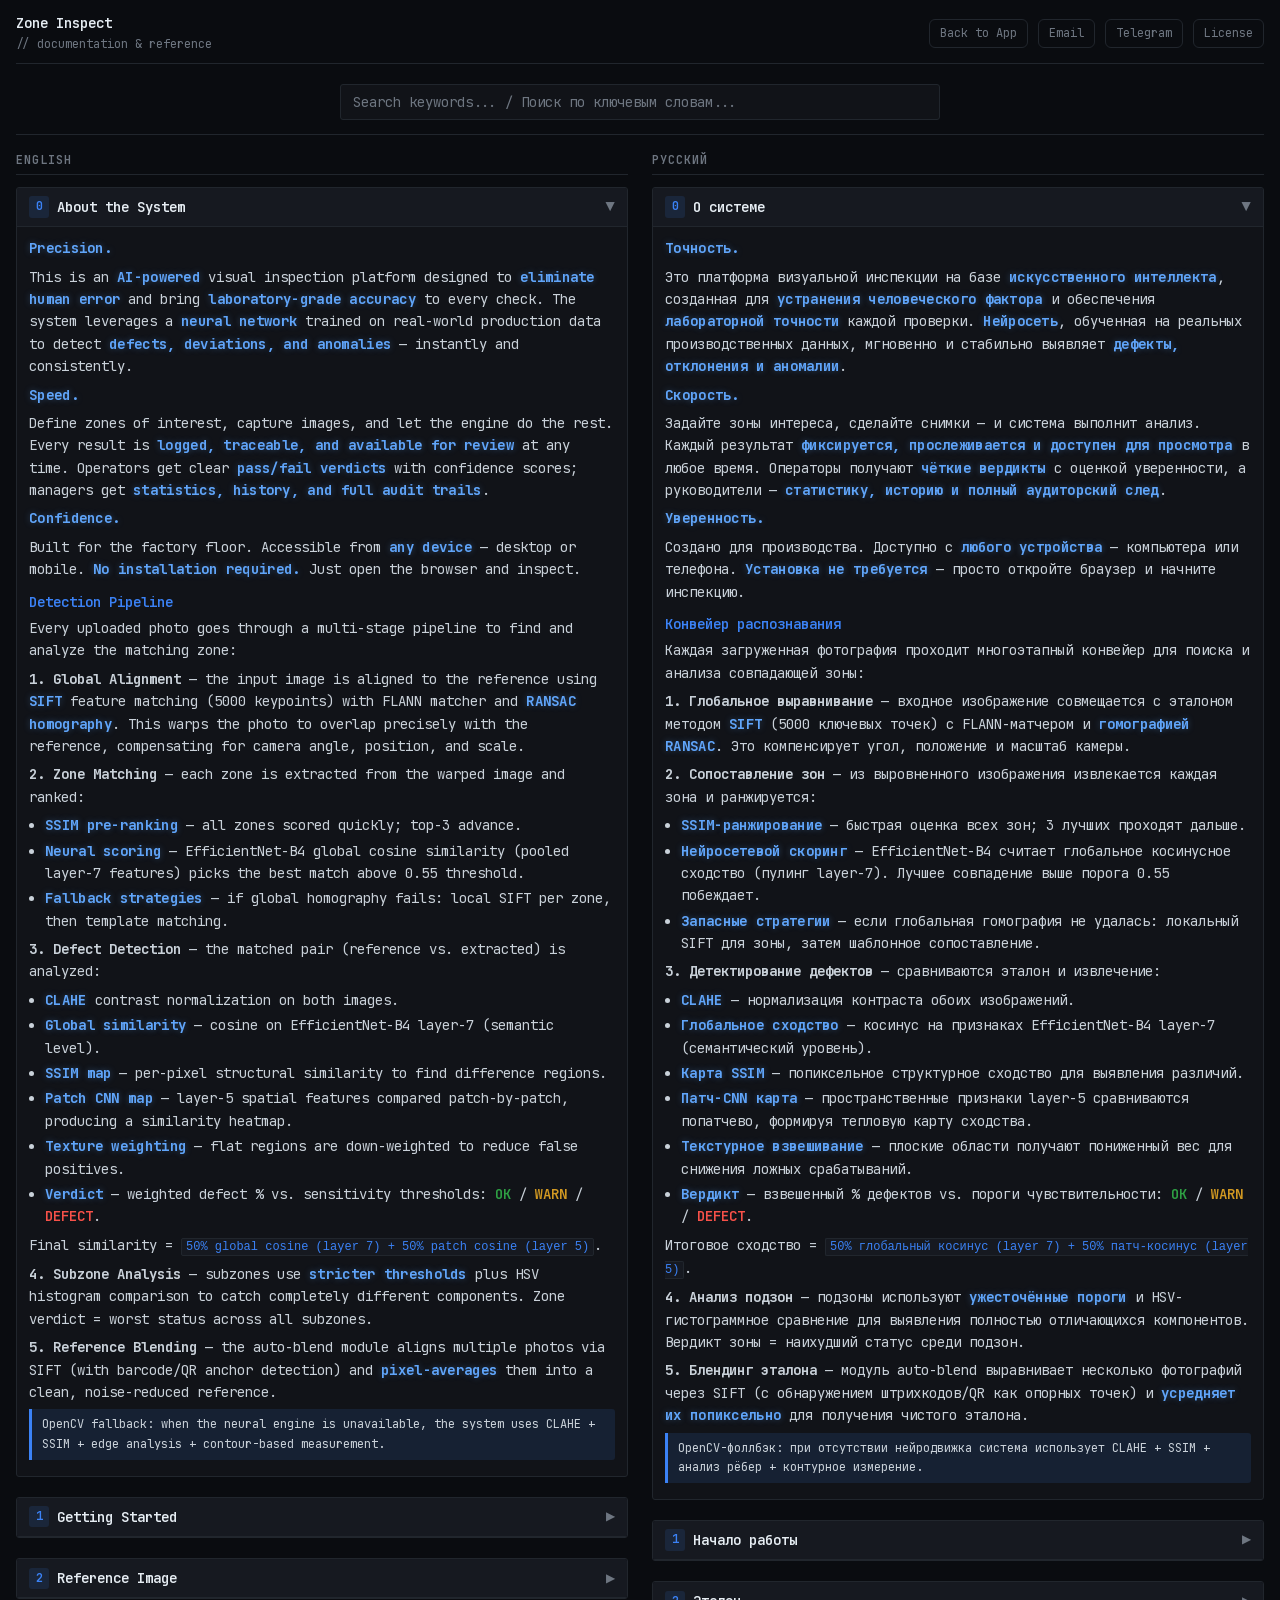
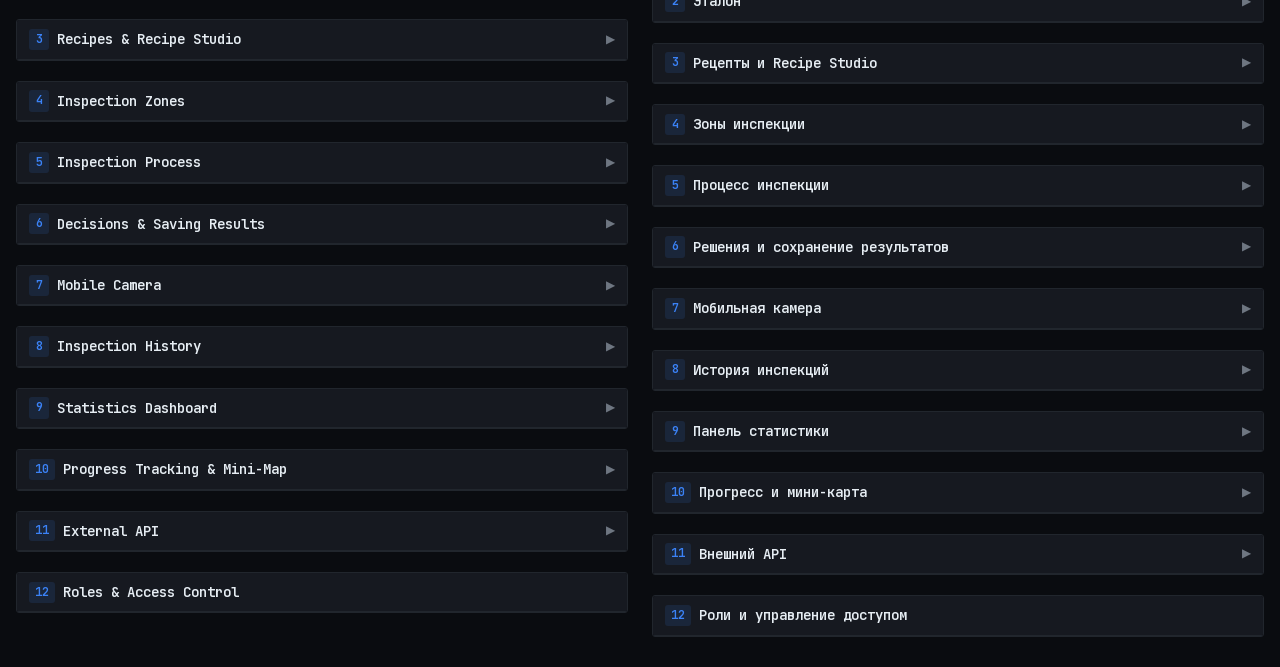
==== commit 190f1f85: "Docs (EN+RU) for recipes and Recipe Studio; group-less recipes are shared (phase A6) - doc.html: sec" ====
--- a/templates/doc.html
+++ b/templates/doc.html
@@ -484,119 +484,133 @@
                         <p>Open the application URL. Enter your access key on the login page. The key is provided by the
                             administrator and maps to your operator name. The session persists for 30 days.</p>
                         <h4>Interface Overview</h4>
-                        <p>The system uses a 3-step wizard:</p>
-                        <ul>
-                            <li><strong>Step 1 — Upload:</strong> upload a reference photo or load a saved
-                                template.</li>
-                            <li><strong>Step 2 — Zones:</strong> draw inspection zones on the reference image.</li>
-                            <li><strong>Step 3 — Check:</strong> take zone photos, run analysis, review results.</li>
-                        </ul>
+                        <p>Operators work on the inspection screen:</p>
+                        <ul>
+                            <li><strong>Step 1 — Recipe:</strong> choose a published recipe (name, version, barcode
+                                mask).</li>
+                            <li><strong>Step 3 — Check:</strong> scan the serial number, take zone photos, review
+                                results and save.</li>
+                        </ul>
+                        <p>Leads and admins also have <strong>Recipe Studio</strong> (link in the header) to prepare
+                            recipes, and a quick check without a recipe (Step 2 — Zones) for trials.</p>
                         <p>Click the <strong>Step 1</strong> indicator at any time to reset and start over.</p>
-                        <h4>Sensitivity Controls</h4>
-                        <p>In the header, two inputs control detection strictness:</p>
-                        <ul>
-                            <li><strong>Zone</strong> (0.00–2.00) — sensitivity for zone-level defect detection.
-                                Default: 0.50.</li>
-                            <li><strong>Subzone</strong> (0.00–2.00) — sensitivity for subzone-level analysis. Default:
-                                0.51.</li>
-                        </ul>
-                        <p>Higher values = stricter detection (more defects flagged). Lower values = more lenient.</p>
-                    </div>
-                </div>
-
-                <!-- 2. Uploading Reference -->
+                        <h4>Strictness</h4>
+                        <p>How strict the check is belongs to the recipe (zone and subzone values 0.00–2.00, defaults
+                            0.50 / 0.51; higher = stricter). Operators cannot change it. Leads and admins can tick
+                            <strong>Override</strong> in the header for a trial run; without the tick the recipe's
+                            values are used.</p>
+                    </div>
+                </div>
+
+                <!-- 2. Reference Image -->
                 <div class="section" data-search>
                     <div class="section-hdr" onclick="toggleSection(this)">
                         <span class="section-num">2</span>
-                        <span class="section-title">Uploading a Reference Image</span>
-                        <span class="section-arrow">&#9654;</span>
-                    </div>
-                    <div class="section-body">
-                        <h4>Single Image</h4>
-                        <p>Drag and drop (or click to browse) a single photo of the reference assembly into the upload
-                            area.
-                            Supported formats: PNG, JPG, JPEG, BMP, WebP.</p>
-                        <h4>Multi-Image Blending</h4>
-                        <p>Upload 2+ photos of the same object. The system shows a blending panel:</p>
-                        <ul>
-                            <li><strong>Manual blend:</strong> adjust X/Y offset and Scale sliders for each image. Click
-                                "Blend (manual)" to merge.</li>
-                            <li><strong>Auto-align (SIFT):</strong> automatically aligns images using feature matching,
-                                then averages. Best for slightly shifted shots.</li>
-                            <li><strong>Readjust:</strong> go back to the slider interface after viewing the result.
-                            </li>
-                        </ul>
-                        <p>Multi-image blending reduces noise and produces a cleaner reference.</p>
-                    </div>
-                </div>
-
-                <!-- 3. Templates -->
-                <div class="section" data-search>
+                        <span class="section-title">Reference Image</span>
+                        <span class="section-arrow">&#9654;</span>
+                    </div>
+                    <div class="section-body">
+                        <p>The reference image belongs to a recipe and is set in <strong>Recipe Studio</strong>, step 2
+                            (see section 3). Each recipe version keeps its own reference.</p>
+                        <h4>Quality check</h4>
+                        <p>Every reference is checked for sharpness, exposure and resolution. A red result blocks
+                            publishing; yellow is a warning. Use a sharp, evenly lit photo of a known-good board, taken
+                            the way operators will shoot.</p>
+                        <h4>Blending several photos</h4>
+                        <p>"Blend several photos…" aligns 2+ shots of the same board (SIFT, with barcode/QR anchors as a
+                            fallback) and averages them. This reduces noise and glare.</p>
+                        <h4>Quick check without a recipe (lead / admin)</h4>
+                        <p>The inspection screen still has an upload area for trials: upload a reference, draw zones,
+                            check. Such results have no recipe version. Operators do not see this area.</p>
+                    </div>
+                </div>
+
+                <!-- 3. Recipes & Recipe Studio -->
+                <div class="section" data-search id="studio">
                     <div class="section-hdr" onclick="toggleSection(this)">
                         <span class="section-num">3</span>
-                        <span class="section-title">Templates</span>
-                        <span class="section-arrow">&#9654;</span>
-                    </div>
-                    <div class="section-body">
-                        <h4>Saved Templates</h4>
-                        <p>Templates store the reference image + zone layout for reuse. They appear as cards in Step 1
-                            with name, barcode mask, version number, zone count, and creation date.</p>
-                        <h4>Load</h4>
-                        <p>Click "Load" on a template card to jump directly to Step 3 (inspection) with all zones
-                            pre-configured. A "Recipe" badge appears showing the template name.</p>
-                        <h4>Save as Template</h4>
-                        <p>In Step 2 after drawing zones, enter a name and optional barcode mask, then click "Save
-                            Template". The reference image is stored in cloud storage (R2).</p>
-                        <h4>Edit Template</h4>
-                        <p>Click "Edit" on a template card to open the full-screen template editor. You can:</p>
-                        <ul>
-                            <li>Add, rename, delete, and reorder zones (drag the handle).</li>
-                            <li>Draw anchor points and subzones (see below).</li>
-                            <li>Change template name and barcode mask.</li>
-                            <li>Zoom the canvas: <span class="kbd">Ctrl</span>+scroll or +/- buttons (100%–800%).</li>
-                        </ul>
-                        <h4>Versioning</h4>
-                        <p>Click "Save changes" to create a new version. Previous versions are archived and visible in
-                            the sidebar. Click any older version to restore it (creates a new version).</p>
-                        <h4>Delete Template</h4>
-                        <p>Click "Delete" on the template card. Confirmation required.</p>
-                        <h4>Barcode Mask</h4>
-                        <p>A prefix string (e.g. "7334") that validates scanned serial numbers. If the scanned code does
-                            not start with this mask, a "Mask mismatch" warning appears during inspection.</p>
-                    </div>
-                </div>
-
-                <!-- 4. Drawing Zones -->
+                        <span class="section-title">Recipes &amp; Recipe Studio</span>
+                        <span class="section-arrow">&#9654;</span>
+                    </div>
+                    <div class="section-body">
+                        <p>A <span class="kw">recipe</span> is everything needed to inspect one product: reference
+                            image, zones and subzones, strictness, notes for operators, and samples of good and defective
+                            boards. Recipes are prepared in <strong>Recipe Studio</strong> (<code>/studio</code>,
+                            lead and admin) and used on the inspection screen.</p>
+                        <h4>Versions</h4>
+                        <p>Each recipe has versions: <span class="kw">draft</span> → <span class="kw">live</span> →
+                            <span class="kw">archived</span>. Operators always inspect with the live version. Editing
+                            a live recipe opens a new draft; the line keeps the live version until the draft is
+                            published. Any archived version can be put back on the line from the version list. Every
+                            inspection result stores the recipe version it was checked with.</p>
+                        <h4>Studio steps</h4>
+                        <ul>
+                            <li><strong>1 Details:</strong> name, barcode mask, shooting plan (zone by zone or whole
+                                board), notes for operators, strictness.</li>
+                            <li><strong>2 Reference:</strong> see section 2.</li>
+                            <li><strong>3 Zones:</strong> see section 4.</li>
+                            <li><strong>4 Good samples:</strong> photos of known-good boards.</li>
+                            <li><strong>5 Defect samples:</strong> photos of boards with known defects, each labelled
+                                with a box.</li>
+                            <li><strong>6 Calibrate:</strong> arrives in a later release; samples collected now will be
+                                used then.</li>
+                            <li><strong>7 Publish:</strong> shows what blocks publishing and makes the draft live.</li>
+                        </ul>
+                        <h4>Samples</h4>
+                        <p>Photograph boards the way operators will: hand-held, normal light. Connect a phone with the
+                            QR code in step 4/5 (the phone uses the same camera settings as inspection), or upload from
+                            a computer. Each photo is aligned to the reference; the card shows which zones are fully in
+                            the frame and any quality problem. Name the phone model: samples must come from different
+                            phones. Exclude a photo to keep it without counting it.</p>
+                        <p>For defect samples, open <strong>Label</strong> and draw a box around each defect on the
+                            aligned photo; zone and subzone are detected from the box. Labels survive later zone
+                            edits. Defect types: missing, wrong part, shifted, rotated, contamination, damage,
+                            other.</p>
+                        <h4>Requirements for publishing</h4>
+                        <ul>
+                            <li>At least 15 good samples for every zone.</li>
+                            <li>At least 2 defect samples for every zone, and 1 for every critical subzone.</li>
+                            <li>Samples from at least 2 different phones.</li>
+                            <li>A reference that passed the quality check, and at least one zone.</li>
+                        </ul>
+                        <p>Fewer than 3 different good boards is a warning. A lead publishes on their own once
+                            nothing blocks; an admin may publish with unmet requirements.</p>
+                        <h4>Changing the reference</h4>
+                        <p>Samples are tied to the reference they were aligned to. After a new reference, re-align
+                            them with one click in step 4; until then they are not counted.</p>
+                        <h4>Shared recipes</h4>
+                        <p>A recipe without a group is shared: operators of every group can inspect with it. Only
+                            admins edit shared recipes in Studio.</p>
+                        <h4>Barcode mask</h4>
+                        <p>A prefix (e.g. "7334") that validates scanned serial numbers. If the scanned code does not
+                            start with it, a "Mask mismatch" warning appears during inspection.</p>
+                    </div>
+                </div>
+
+                <!-- 4. Inspection Zones -->
                 <div class="section" data-search>
                     <div class="section-hdr" onclick="toggleSection(this)">
                         <span class="section-num">4</span>
-                        <span class="section-title">Drawing Inspection Zones</span>
-                        <span class="section-arrow">&#9654;</span>
-                    </div>
-                    <div class="section-body">
-                        <h4>Draw Zones</h4>
-                        <p>In Step 2, click and drag on the reference image to draw rectangular zones. Each zone is
-                            auto-labeled ("Zone 1", "Zone 2", etc.) and color-coded.</p>
-                        <h4>Zone Controls</h4>
-                        <ul>
-                            <li><strong>Rename:</strong> edit the text field on a zone chip.</li>
-                            <li><strong>Select:</strong> click the color dot to highlight the zone on the canvas.</li>
-                            <li><strong>Delete:</strong> click X on the zone chip.</li>
-                            <li><strong>Undo last / Clear all:</strong> buttons below the canvas.</li>
-                        </ul>
-                        <h4>Anchor Points</h4>
-                        <p>Click the crosshair icon on a zone chip to enter anchor mode. Place up to 2 anchor points on
-                            or near the zone. Anchors provide alignment guidance on the mobile camera — the phone shows
-                            where to position the board relative to detected features.</p>
-                        <h4>Subzones</h4>
-                        <p>Click the square icon on a zone chip to enter subzone mode. Draw up to 10 smaller rectangles
-                            inside the zone. Subzones trigger a separate, stricter analysis pass. Each subzone has its
-                            own status, defect %, and images. The zone's overall status = the worst status among all its
-                            subzones.</p>
-                        <h4>Canvas Zoom</h4>
-                        <p><span class="kbd">Ctrl</span>+scroll or use +/- buttons. Range: 100%–800%.</p>
-                        <h4>Save & Start</h4>
-                        <p>Click "Save zones & start check" to lock zones and proceed to Step 3.</p>
+                        <span class="section-title">Inspection Zones</span>
+                        <span class="section-arrow">&#9654;</span>
+                    </div>
+                    <div class="section-body">
+                        <p>Zones are drawn in Recipe Studio, step 3, on the recipe's reference image. Click
+                            <strong>Save zones</strong> to store them in the draft.</p>
+                        <h4>Draw zones</h4>
+                        <p>Click and drag on the reference image. Each zone is labelled ("Zone 1", "Zone 2"…) and
+                            colour-coded. Rename it in the zone list, drag the handle to reorder, × to delete.</p>
+                        <h4>Anchor points</h4>
+                        <p>Click the crosshair in the zone list and place up to 2 anchors. On the phone they help the
+                            operator position the board.</p>
+                        <h4>Subzones and critical subzones</h4>
+                        <p>Click the square icon and draw up to 10 rectangles inside the zone. Subzones get a separate,
+                            stricter analysis; the zone status is the worst of the zone and its subzones. Tick
+                            <strong>critical</strong> where any deviation is a defect (a connector pin, a polarised
+                            part): every critical subzone needs its own defect sample before publishing. The optional
+                            "sens" field sets strictness for that subzone only.</p>
+                        <h4>Canvas zoom</h4>
+                        <p><span class="kbd">Ctrl</span>+scroll or the +/- buttons, 100%–800%.</p>
                     </div>
                 </div>
 
@@ -640,6 +654,10 @@
                         <h4>Subzone Analysis</h4>
                         <p>If the zone has subzones defined, each subzone is analyzed separately with stricter
                             thresholds. The zone status = worst of (zone result, all subzone results).</p>
+                        <h4>Strictness and recipe version</h4>
+                        <p>Thresholds come from the recipe's strictness (see section 1). The recipe badge shows the
+                            version in use, and the lead's notes for operators appear under it. Each saved result
+                            stores the recipe version.</p>
                         <h4>Result Display</h4>
                         <p>After each check: 5 images (input, reference, extracted, defect map, heatmap), statistics
                             (score, SSIM, defect %), a bar chart of all zone scores, and subzone details if applicable.
@@ -929,28 +947,30 @@
                         <table style="width:100%;border-collapse:collapse;margin:8px 0 12px;font-size:13px">
                             <tr style="border-bottom:1px solid var(--border)">
                                 <td style="padding:4px 8px;color:var(--accent)">admin</td>
-                                <td style="padding:4px 8px">Full access to everything. No group restriction. Can manage
-                                    all templates, view all results, clear history.</td>
+                                <td style="padding:4px 8px">Full access to everything. No group restriction. Edits
+                                    all recipes in Recipe Studio, including shared ones; may publish a recipe with unmet
+                                    requirements; views all results, clears history.</td>
                             </tr>
                             <tr style="border-bottom:1px solid var(--border)">
                                 <td style="padding:4px 8px;color:var(--accent)">lead</td>
-                                <td style="padding:4px 8px">Belongs to a group. Can create, edit, delete, and restore
-                                    templates (own group + shared). Views results of own group only.</td>
+                                <td style="padding:4px 8px">Belongs to a group. Prepares, publishes and rolls back
+                                    recipes of their group in Recipe Studio; may override strictness for trial runs.
+                                    Views results of own group only.</td>
                             </tr>
                             <tr>
                                 <td style="padding:4px 8px;color:var(--accent)">operator</td>
-                                <td style="padding:4px 8px">Belongs to a group. Can use templates (own group + shared)
-                                    and run inspections. Cannot create/edit/delete templates. Views results of own group
-                                    only.</td>
+                                <td style="padding:4px 8px">Belongs to a group. Inspects with published recipes (own
+                                    group + shared) using the recipe's strictness. No Recipe Studio, no ad-hoc
+                                    references. Views results of own group only.</td>
                             </tr>
                         </table>
 
                         <p><span class="kw">Groups</span></p>
                         <p>Each non-admin user belongs to a <span class="kw">group</span> (e.g. "line1", "line2").
                             Groups isolate data:</p>
-                        <p>-- Templates with a group are visible only to that group's members.<br>
-                            -- Templates with no group (empty) are <span class="kw">shared</span> -- visible to
-                            everyone.<br>
+                        <p>-- Recipes with a group are visible only to that group's members.<br>
+                            -- Recipes with no group are <span class="kw">shared</span>: every group can inspect with
+                            them; only admins edit them.<br>
                             -- Inspection results are strictly filtered by group.<br>
                             -- Admin sees everything regardless of group.</p>
 
@@ -980,8 +1000,8 @@
     }
   }
 }</pre>
-                        <div class="note">Admin users have no "group" field. Templates saved by admin have empty group
-                            (shared). Lead can set group when saving templates.</div>
+                        <div class="note">Admin users have no "group" field. A lead's recipes get the lead's group; an
+                            admin chooses the group when creating a recipe (empty = shared).</div>
                     </div>
                 </div>
 
@@ -1085,25 +1105,22 @@
                         <p>Откройте URL приложения. На странице входа введите ключ доступа, выданный администратором.
                             Ключ привязан к имени оператора. Сеанс сохраняется 30 дней.</p>
                         <h4>Обзор интерфейса</h4>
-                        <p>Система работает в 3 шага:</p>
-                        <ul>
-                            <li><strong>Шаг 1 — Загрузка:</strong> загрузка эталонного фото или выбор сохранённого
-                                шаблона.</li>
-                            <li><strong>Шаг 2 — Зоны:</strong> рисование зон инспекции на эталонном изображении.</li>
-                            <li><strong>Шаг 3 — Проверка:</strong> фотографирование зон, анализ, просмотр результатов.
-                            </li>
-                        </ul>
+                        <p>Операторы работают на экране инспекции:</p>
+                        <ul>
+                            <li><strong>Шаг 1 — Recipe:</strong> выбор опубликованного рецепта (название, версия, маска
+                                штрихкода).</li>
+                            <li><strong>Шаг 3 — Check:</strong> сканирование серийного номера, фото зон, просмотр
+                                результатов и сохранение.</li>
+                        </ul>
+                        <p>У ведущих и админов есть ещё <strong>Recipe Studio</strong> (ссылка в шапке) для подготовки
+                            рецептов и быстрая проверка без рецепта (Шаг 2 — Zones) для проб.</p>
                         <p>Нажатие на индикатор <strong>Шаг 1</strong> в любой момент сбрасывает сессию и возвращает к
                             началу.</p>
-                        <h4>Настройки чувствительности</h4>
-                        <p>В заголовке страницы два поля:</p>
-                        <ul>
-                            <li><strong>Zone</strong> (0.00–2.00) — чувствительность детектирования дефектов на уровне
-                                зоны. По умолчанию: 0.50.</li>
-                            <li><strong>Subzone</strong> (0.00–2.00) — чувствительность на уровне подзон. По умолчанию:
-                                0.51.</li>
-                        </ul>
-                        <p>Большее значение = строже (больше дефектов определяется). Меньшее = мягче.</p>
+                        <h4>Строгость</h4>
+                        <p>Строгость проверки задаётся в рецепте (значения для зон и подзон 0.00–2.00, по умолчанию
+                            0.50 / 0.51; больше = строже). Оператор не может её менять. Ведущий и админ могут отметить
+                            <strong>Override</strong> в шапке для пробного прогона; без отметки используются значения
+                            рецепта.</p>
                     </div>
                 </div>
 
@@ -1111,60 +1128,86 @@
                 <div class="section" data-search>
                     <div class="section-hdr" onclick="toggleSection(this)">
                         <span class="section-num">2</span>
-                        <span class="section-title">Загрузка эталона</span>
-                        <span class="section-arrow">&#9654;</span>
-                    </div>
-                    <div class="section-body">
-                        <h4>Одно изображение</h4>
-                        <p>Перетащите (или выберите через диалог) одно фото эталона в область загрузки. Форматы:
-                            PNG, JPG, JPEG, BMP, WebP.</p>
-                        <h4>Блендинг нескольких фото</h4>
-                        <p>Загрузите 2+ фото одного и того же объекта. Система покажет панель блендинга:</p>
-                        <ul>
-                            <li><strong>Ручной блендинг:</strong> ползунки X/Y смещение и масштаб для каждого
-                                изображения. Нажмите "Blend (manual)".</li>
-                            <li><strong>Auto-align (SIFT):</strong> автоматическое выравнивание по особым точкам, затем
-                                усреднение. Лучший вариант при небольшом сдвиге кадров.</li>
-                            <li><strong>Readjust:</strong> вернуться к ползункам после просмотра результата.</li>
-                        </ul>
-                        <p>Блендинг нескольких фото уменьшает шум и даёт более чистый эталон.</p>
+                        <span class="section-title">Эталон</span>
+                        <span class="section-arrow">&#9654;</span>
+                    </div>
+                    <div class="section-body">
+                        <p>Эталон относится к рецепту и задаётся в <strong>Recipe Studio</strong>, шаг 2 (см. раздел
+                            3). У каждой версии рецепта свой эталон.</p>
+                        <h4>Проверка качества</h4>
+                        <p>Каждый эталон проверяется на резкость, экспозицию и разрешение. Красная оценка блокирует
+                            публикацию, жёлтая — предупреждение. Используйте резкое, равномерно освещённое фото заведомо
+                            исправной платы, снятое так же, как будут снимать операторы.</p>
+                        <h4>Склейка нескольких фото</h4>
+                        <p>«Blend several photos…» выравнивает 2+ снимка одной платы (SIFT, при необходимости по
+                            штрихкоду/QR) и усредняет их. Это уменьшает шум и блики.</p>
+                        <h4>Быстрая проверка без рецепта (ведущий / админ)</h4>
+                        <p>На экране инспекции осталась область загрузки для пробных проверок: эталон, зоны, проверка.
+                            У таких результатов нет версии рецепта. Операторы эту область не видят.</p>
                     </div>
                 </div>
 
                 <!-- 3 -->
-                <div class="section" data-search>
+                <div class="section" data-search id="studio-ru">
                     <div class="section-hdr" onclick="toggleSection(this)">
                         <span class="section-num">3</span>
-                        <span class="section-title">Шаблоны</span>
-                        <span class="section-arrow">&#9654;</span>
-                    </div>
-                    <div class="section-body">
-                        <h4>Сохранённые шаблоны</h4>
-                        <p>Шаблоны хранят эталонное изображение + разметку зон для повторного использования.
-                            Отображаются карточками в Шаге 1: имя, маска штрихкода, версия, количество зон, дата
-                            создания.</p>
-                        <h4>Загрузить шаблон</h4>
-                        <p>Нажмите "Load" на карточке — сразу переход к Шагу 3 с готовыми зонами. Появляется бейдж
-                            "Recipe" с именем шаблона.</p>
-                        <h4>Сохранить как шаблон</h4>
-                        <p>В Шаге 2, после рисования зон, введите имя и опционально маску штрихкода, нажмите "Save
-                            Template".</p>
-                        <h4>Редактирование шаблона</h4>
-                        <p>Нажмите "Edit" — откроется полноэкранный редактор. Возможности:</p>
-                        <ul>
-                            <li>Добавление, переименование, удаление и перетаскивание зон (ручка-захват).</li>
-                            <li>Рисование якорных точек и подзон (см. ниже).</li>
-                            <li>Изменение имени и маски штрихкода.</li>
-                            <li>Масштаб холста: <span class="kbd">Ctrl</span>+scroll или кнопки +/- (100%–800%).</li>
-                        </ul>
-                        <h4>Версионирование</h4>
-                        <p>"Save changes" создаёт новую версию. Предыдущие версии видны в боковой панели. Нажатие на
-                            старую версию восстанавливает её (создаётся новая версия).</p>
-                        <h4>Удаление шаблона</h4>
-                        <p>Кнопка "Delete" на карточке. Требуется подтверждение.</p>
+                        <span class="section-title">Рецепты и Recipe Studio</span>
+                        <span class="section-arrow">&#9654;</span>
+                    </div>
+                    <div class="section-body">
+                        <p><span class="kw">Рецепт</span> — всё, что нужно для контроля одного изделия: эталон, зоны и
+                            подзоны, строгость, заметки для операторов и образцы исправных и бракованных плат. Рецепты
+                            готовятся в <strong>Recipe Studio</strong> (<code>/studio</code>, ведущий и админ) и
+                            используются на экране инспекции.</p>
+                        <h4>Версии</h4>
+                        <p>У рецепта есть версии: <span class="kw">черновик</span> → <span class="kw">на линии</span>
+                            → <span class="kw">архив</span>. Операторы всегда проверяют по версии на линии. Правка
+                            рецепта открывает новый черновик, а линия работает на текущей версии, пока черновик не
+                            опубликуют. Любую архивную версию можно вернуть на линию из списка версий. Каждый
+                            результат инспекции хранит номер версии рецепта.</p>
+                        <h4>Шаги Studio</h4>
+                        <ul>
+                            <li><strong>1 Details:</strong> название, маска штрихкода, план съёмки (по зонам или плата
+                                целиком), заметки для операторов, строгость.</li>
+                            <li><strong>2 Reference:</strong> см. раздел 2.</li>
+                            <li><strong>3 Zones:</strong> см. раздел 4.</li>
+                            <li><strong>4 Good samples:</strong> фото заведомо исправных плат.</li>
+                            <li><strong>5 Defect samples:</strong> фото плат с известными дефектами, каждый отмечен
+                                рамкой.</li>
+                            <li><strong>6 Calibrate:</strong> появится в следующем релизе; собранные сейчас образцы
+                                будут использованы.</li>
+                            <li><strong>7 Publish:</strong> показывает, что мешает публикации, и выпускает черновик на
+                                линию.</li>
+                        </ul>
+                        <h4>Образцы</h4>
+                        <p>Снимайте так же, как будут снимать операторы: с рук, при обычном свете. Подключите телефон
+                            по QR-коду на шаге 4/5 (телефон использует те же настройки камеры, что и при инспекции) или
+                            загрузите фото с компьютера. Каждое фото выравнивается по эталону; на карточке видно, какие
+                            зоны целиком в кадре, и проблемы качества. Указывайте модель телефона: образцы должны быть с
+                            разных телефонов. «Exclude» оставляет фото, но не учитывает его.</p>
+                        <p>Для дефектных образцов откройте <strong>Label</strong> и обведите каждый дефект рамкой на
+                            выровненном фото; зона и подзона определяются по рамке. Разметка сохраняется при
+                            последующей правке зон. Типы дефектов: missing (нет компонента), wrong part (чужой),
+                            shifted (смещён), rotated (повёрнут), contamination (загрязнение), damage (повреждение),
+                            other.</p>
+                        <h4>Требования для публикации</h4>
+                        <ul>
+                            <li>Не меньше 15 хороших образцов на каждую зону.</li>
+                            <li>Не меньше 2 дефектных образцов на каждую зону и 1 на каждую критичную подзону.</li>
+                            <li>Образцы минимум с 2 разных телефонов.</li>
+                            <li>Эталон прошёл проверку качества, есть хотя бы одна зона.</li>
+                        </ul>
+                        <p>Меньше 3 разных исправных плат — предупреждение. Ведущий публикует сам, когда ничего не
+                            блокирует; админ может опубликовать и с невыполненными требованиями.</p>
+                        <h4>Смена эталона</h4>
+                        <p>Образцы привязаны к эталону, по которому выровнены. После замены эталона выровняйте их
+                            заново одной кнопкой на шаге 4; до этого они не учитываются.</p>
+                        <h4>Общие рецепты</h4>
+                        <p>Рецепт без группы — общий: по нему могут проверять операторы всех групп. Править общие
+                            рецепты в Studio может только админ.</p>
                         <h4>Маска штрихкода</h4>
-                        <p>Префикс (например "7334"), по которому валидируются сканированные серийные номера. Если код
-                            не начинается с маски — предупреждение "Mask mismatch".</p>
+                        <p>Префикс (например «7334»), по которому проверяются серийные номера. Если код не начинается с
+                            маски, при инспекции появляется предупреждение «Mask mismatch».</p>
                     </div>
                 </div>
 
@@ -1172,31 +1215,26 @@
                 <div class="section" data-search>
                     <div class="section-hdr" onclick="toggleSection(this)">
                         <span class="section-num">4</span>
-                        <span class="section-title">Разметка зон инспекции</span>
-                        <span class="section-arrow">&#9654;</span>
-                    </div>
-                    <div class="section-body">
+                        <span class="section-title">Зоны инспекции</span>
+                        <span class="section-arrow">&#9654;</span>
+                    </div>
+                    <div class="section-body">
+                        <p>Зоны рисуются в Recipe Studio, шаг 3, на эталоне рецепта. Нажмите <strong>Save
+                            zones</strong>, чтобы сохранить их в черновике.</p>
                         <h4>Рисование зон</h4>
-                        <p>В Шаге 2 кликните и перетащите мышь по эталонному изображению для создания прямоугольной
-                            зоны. Зоны автоматически нумеруются ("Zone 1", "Zone 2"...) и раскрашиваются.</p>
-                        <h4>Управление зонами</h4>
-                        <ul>
-                            <li><strong>Переименовать:</strong> редактируйте текстовое поле на чипе зоны.</li>
-                            <li><strong>Выбрать:</strong> нажмите на цветную точку — зона подсвечивается на холсте.</li>
-                            <li><strong>Удалить:</strong> кнопка X на чипе зоны.</li>
-                            <li><strong>Undo last / Clear all:</strong> кнопки под холстом.</li>
-                        </ul>
-                        <h4>Якорные точки (Anchors)</h4>
-                        <p>Нажмите значок прицела на чипе зоны. Поставьте до 2 якорных точек на изображении. При съёмке
-                            с мобильного камера покажет ориентиры для выравнивания объекта.</p>
-                        <h4>Подзоны (Subzones)</h4>
-                        <p>Нажмите значок квадрата на чипе. Нарисуйте до 10 прямоугольников внутри зоны. Подзоны
-                            анализируются отдельно с более строгими порогами. У каждой подзоны свой статус, % дефектов и
-                            изображения. Итоговый статус зоны = наихудший среди всех подзон.</p>
+                        <p>Кликните и протяните мышью по эталону. Зоны нумеруются («Zone 1», «Zone 2»…) и раскрашиваются.
+                            Переименование — в списке зон, порядок — перетаскиванием за ручку, удаление — ×.</p>
+                        <h4>Якорные точки</h4>
+                        <p>Нажмите значок прицела в списке зон и поставьте до 2 якорей. На телефоне они помогают
+                            оператору расположить плату.</p>
+                        <h4>Подзоны и критичные подзоны</h4>
+                        <p>Нажмите значок квадрата и нарисуйте до 10 прямоугольников внутри зоны. Подзоны
+                            анализируются отдельно и строже; статус зоны — худший из зоны и её подзон. Отметьте
+                            <strong>critical</strong> там, где любое отклонение — брак (вывод разъёма, полярный
+                            компонент): для каждой критичной подзоны перед публикацией нужен свой дефектный образец.
+                            Необязательное поле «sens» задаёт строгость только для этой подзоны.</p>
                         <h4>Масштаб холста</h4>
-                        <p><span class="kbd">Ctrl</span>+scroll или кнопки +/-. Диапазон: 100%–800%.</p>
-                        <h4>Сохранить и начать</h4>
-                        <p>Нажмите "Save zones & start check" для фиксации зон и перехода к Шагу 3.</p>
+                        <p><span class="kbd">Ctrl</span>+scroll или кнопки +/-, 100%–800%.</p>
                     </div>
                 </div>
 
@@ -1245,6 +1283,10 @@
                         <p>После каждой проверки: 5 изображений (вход, эталон, вырезка, карта дефектов, тепловая карта),
                             статистика, столбчатая диаграмма оценок всех зон, подзоны (если есть). Клик по изображению —
                             полноразмерный просмотр в лайтбоксе.</p>
+                        <h4>Строгость и версия рецепта</h4>
+                        <p>Пороги берутся из строгости рецепта (см. раздел 1). На плашке рецепта видна используемая
+                            версия, под ней — заметки ведущего для операторов. Каждый сохранённый результат хранит
+                            версию рецепта.</p>
                     </div>
                 </div>
 
@@ -1533,32 +1575,29 @@
                             <tr style="border-bottom:1px solid var(--border)">
                                 <td style="padding:4px 8px;color:var(--accent)">admin</td>
                                 <td style="padding:4px 8px">Полный доступ ко всему. Без ограничений по группе.
-                                    Управление
-                                    всеми шаблонами, просмотр всех результатов, очистка истории.</td>
+                                    Правит все рецепты в Recipe Studio, включая общие; может опубликовать рецепт с
+                                    невыполненными требованиями; видит все результаты, очищает историю.</td>
                             </tr>
                             <tr style="border-bottom:1px solid var(--border)">
                                 <td style="padding:4px 8px;color:var(--accent)">lead</td>
-                                <td style="padding:4px 8px">Принадлежит группе. Может создавать, редактировать, удалять
-                                    и
-                                    восстанавливать шаблоны (своей группы + общие). Видит результаты только своей
-                                    группы.</td>
+                                <td style="padding:4px 8px">Принадлежит группе. Готовит, публикует и откатывает рецепты
+                                    своей группы в Recipe Studio; может переопределить строгость для пробного прогона.
+                                    Видит результаты только своей группы.</td>
                             </tr>
                             <tr>
                                 <td style="padding:4px 8px;color:var(--accent)">operator</td>
-                                <td style="padding:4px 8px">Принадлежит группе. Может использовать шаблоны (своей группы
-                                    +
-                                    общие) и проводить инспекции. Не может создавать/редактировать/удалять шаблоны.
-                                    Видит
-                                    результаты только своей группы.</td>
+                                <td style="padding:4px 8px">Принадлежит группе. Проверяет по опубликованным рецептам
+                                    (своей группы + общим) со строгостью из рецепта. Нет доступа к Recipe Studio и
+                                    собственным эталонам. Видит результаты только своей группы.</td>
                             </tr>
                         </table>
 
                         <p><span class="kw">Группы</span></p>
                         <p>Каждый не-admin пользователь принадлежит <span class="kw">группе</span> (например "line1",
                             "line2"). Группы изолируют данные:</p>
-                        <p>-- Шаблоны с группой видны только участникам этой группы.<br>
-                            -- Шаблоны без группы (пустая) являются <span class="kw">общими</span> -- видны
-                            всем.<br>
+                        <p>-- Рецепты с группой видны только участникам этой группы.<br>
+                            -- Рецепты без группы — <span class="kw">общие</span>: по ним проверяют все группы, правит
+                            только админ.<br>
                             -- Результаты инспекций строго фильтруются по группе.<br>
                             -- Admin видит все, независимо от группы.</p>
 
@@ -1589,8 +1628,8 @@
     }
   }
 }</pre>
-                        <div class="note">У admin-пользователей нет поля "group". Шаблоны, сохраненные админом, имеют
-                            пустую группу (общие). Lead может задать группу при сохранении шаблона.</div>
+                        <div class="note">У admin-пользователей нет поля "group". Рецепты ведущего получают его группу;
+                            админ выбирает группу при создании рецепта (пусто = общий).</div>
                     </div>
                 </div>
 
@@ -1602,6 +1641,18 @@
         function toggleSection(hdr) {
             hdr.parentElement.classList.toggle('open');
         }
+
+        // /doc#studio (link from Recipe Studio) opens that section in both languages
+        (function () {
+            const id = location.hash.slice(1);
+            if (!id) return;
+            [id, id + '-ru'].forEach(x => {
+                const el = document.getElementById(x);
+                if (el && el.classList.contains('section')) el.classList.add('open');
+            });
+            const first = document.getElementById(id);
+            if (first) first.scrollIntoView();
+        })();
 
         // Search
         const searchInput = document.getElementById('doc-search');
--- a/static/jbmono.css
+++ b/static/jbmono.css
@@ -2,55 +2,60 @@
 
 /* cyrillic-ext */
 @font-face {
-  font-family: 'JetBrains Mono';
-  font-style: normal;
-  font-weight: 100 800;
-  font-display: swap;
-  src: url(fonts/jbmono-cyrillic-ext.woff2) format('woff2');
-  unicode-range: U+0460-052F, U+1C80-1C8A, U+20B4, U+2DE0-2DFF, U+A640-A69F, U+FE2E-FE2F;
+    font-family: 'JetBrains Mono';
+    font-style: normal;
+    font-weight: 100 800;
+    font-display: swap;
+    src: url(fonts/jbmono-cyrillic-ext.woff2) format('woff2');
+    unicode-range: U+0460-052F, U+1C80-1C8A, U+20B4, U+2DE0-2DFF, U+A640-A69F, U+FE2E-FE2F;
 }
+
 /* cyrillic */
 @font-face {
-  font-family: 'JetBrains Mono';
-  font-style: normal;
-  font-weight: 100 800;
-  font-display: swap;
-  src: url(fonts/jbmono-cyrillic.woff2) format('woff2');
-  unicode-range: U+0301, U+0400-045F, U+0490-0491, U+04B0-04B1, U+2116;
+    font-family: 'JetBrains Mono';
+    font-style: normal;
+    font-weight: 100 800;
+    font-display: swap;
+    src: url(fonts/jbmono-cyrillic.woff2) format('woff2');
+    unicode-range: U+0301, U+0400-045F, U+0490-0491, U+04B0-04B1, U+2116;
 }
+
 /* greek */
 @font-face {
-  font-family: 'JetBrains Mono';
-  font-style: normal;
-  font-weight: 100 800;
-  font-display: swap;
-  src: url(fonts/jbmono-greek.woff2) format('woff2');
-  unicode-range: U+0370-0377, U+037A-037F, U+0384-038A, U+038C, U+038E-03A1, U+03A3-03FF;
+    font-family: 'JetBrains Mono';
+    font-style: normal;
+    font-weight: 100 800;
+    font-display: swap;
+    src: url(fonts/jbmono-greek.woff2) format('woff2');
+    unicode-range: U+0370-0377, U+037A-037F, U+0384-038A, U+038C, U+038E-03A1, U+03A3-03FF;
 }
+
 /* vietnamese */
 @font-face {
-  font-family: 'JetBrains Mono';
-  font-style: normal;
-  font-weight: 100 800;
-  font-display: swap;
-  src: url(fonts/jbmono-vietnamese.woff2) format('woff2');
-  unicode-range: U+0102-0103, U+0110-0111, U+0128-0129, U+0168-0169, U+01A0-01A1, U+01AF-01B0, U+0300-0301, U+0303-0304, U+0308-0309, U+0323, U+0329, U+1EA0-1EF9, U+20AB;
+    font-family: 'JetBrains Mono';
+    font-style: normal;
+    font-weight: 100 800;
+    font-display: swap;
+    src: url(fonts/jbmono-vietnamese.woff2) format('woff2');
+    unicode-range: U+0102-0103, U+0110-0111, U+0128-0129, U+0168-0169, U+01A0-01A1, U+01AF-01B0, U+0300-0301, U+0303-0304, U+0308-0309, U+0323, U+0329, U+1EA0-1EF9, U+20AB;
 }
+
 /* latin-ext */
 @font-face {
-  font-family: 'JetBrains Mono';
-  font-style: normal;
-  font-weight: 100 800;
-  font-display: swap;
-  src: url(fonts/jbmono-latin-ext.woff2) format('woff2');
-  unicode-range: U+0100-02BA, U+02BD-02C5, U+02C7-02CC, U+02CE-02D7, U+02DD-02FF, U+0304, U+0308, U+0329, U+1D00-1DBF, U+1E00-1E9F, U+1EF2-1EFF, U+2020, U+20A0-20AB, U+20AD-20C0, U+2113, U+2C60-2C7F, U+A720-A7FF;
+    font-family: 'JetBrains Mono';
+    font-style: normal;
+    font-weight: 100 800;
+    font-display: swap;
+    src: url(fonts/jbmono-latin-ext.woff2) format('woff2');
+    unicode-range: U+0100-02BA, U+02BD-02C5, U+02C7-02CC, U+02CE-02D7, U+02DD-02FF, U+0304, U+0308, U+0329, U+1D00-1DBF, U+1E00-1E9F, U+1EF2-1EFF, U+2020, U+20A0-20AB, U+20AD-20C0, U+2113, U+2C60-2C7F, U+A720-A7FF;
 }
+
 /* latin */
 @font-face {
-  font-family: 'JetBrains Mono';
-  font-style: normal;
-  font-weight: 100 800;
-  font-display: swap;
-  src: url(fonts/jbmono-latin.woff2) format('woff2');
-  unicode-range: U+0000-00FF, U+0131, U+0152-0153, U+02BB-02BC, U+02C6, U+02DA, U+02DC, U+0304, U+0308, U+0329, U+2000-206F, U+20AC, U+2122, U+2191, U+2193, U+2212, U+2215, U+FEFF, U+FFFD;
-}
+    font-family: 'JetBrains Mono';
+    font-style: normal;
+    font-weight: 100 800;
+    font-display: swap;
+    src: url(fonts/jbmono-latin.woff2) format('woff2');
+    unicode-range: U+0000-00FF, U+0131, U+0152-0153, U+02BB-02BC, U+02C6, U+02DA, U+02DC, U+0304, U+0308, U+0329, U+2000-206F, U+20AC, U+2122, U+2191, U+2193, U+2212, U+2215, U+FEFF, U+FFFD;
+}
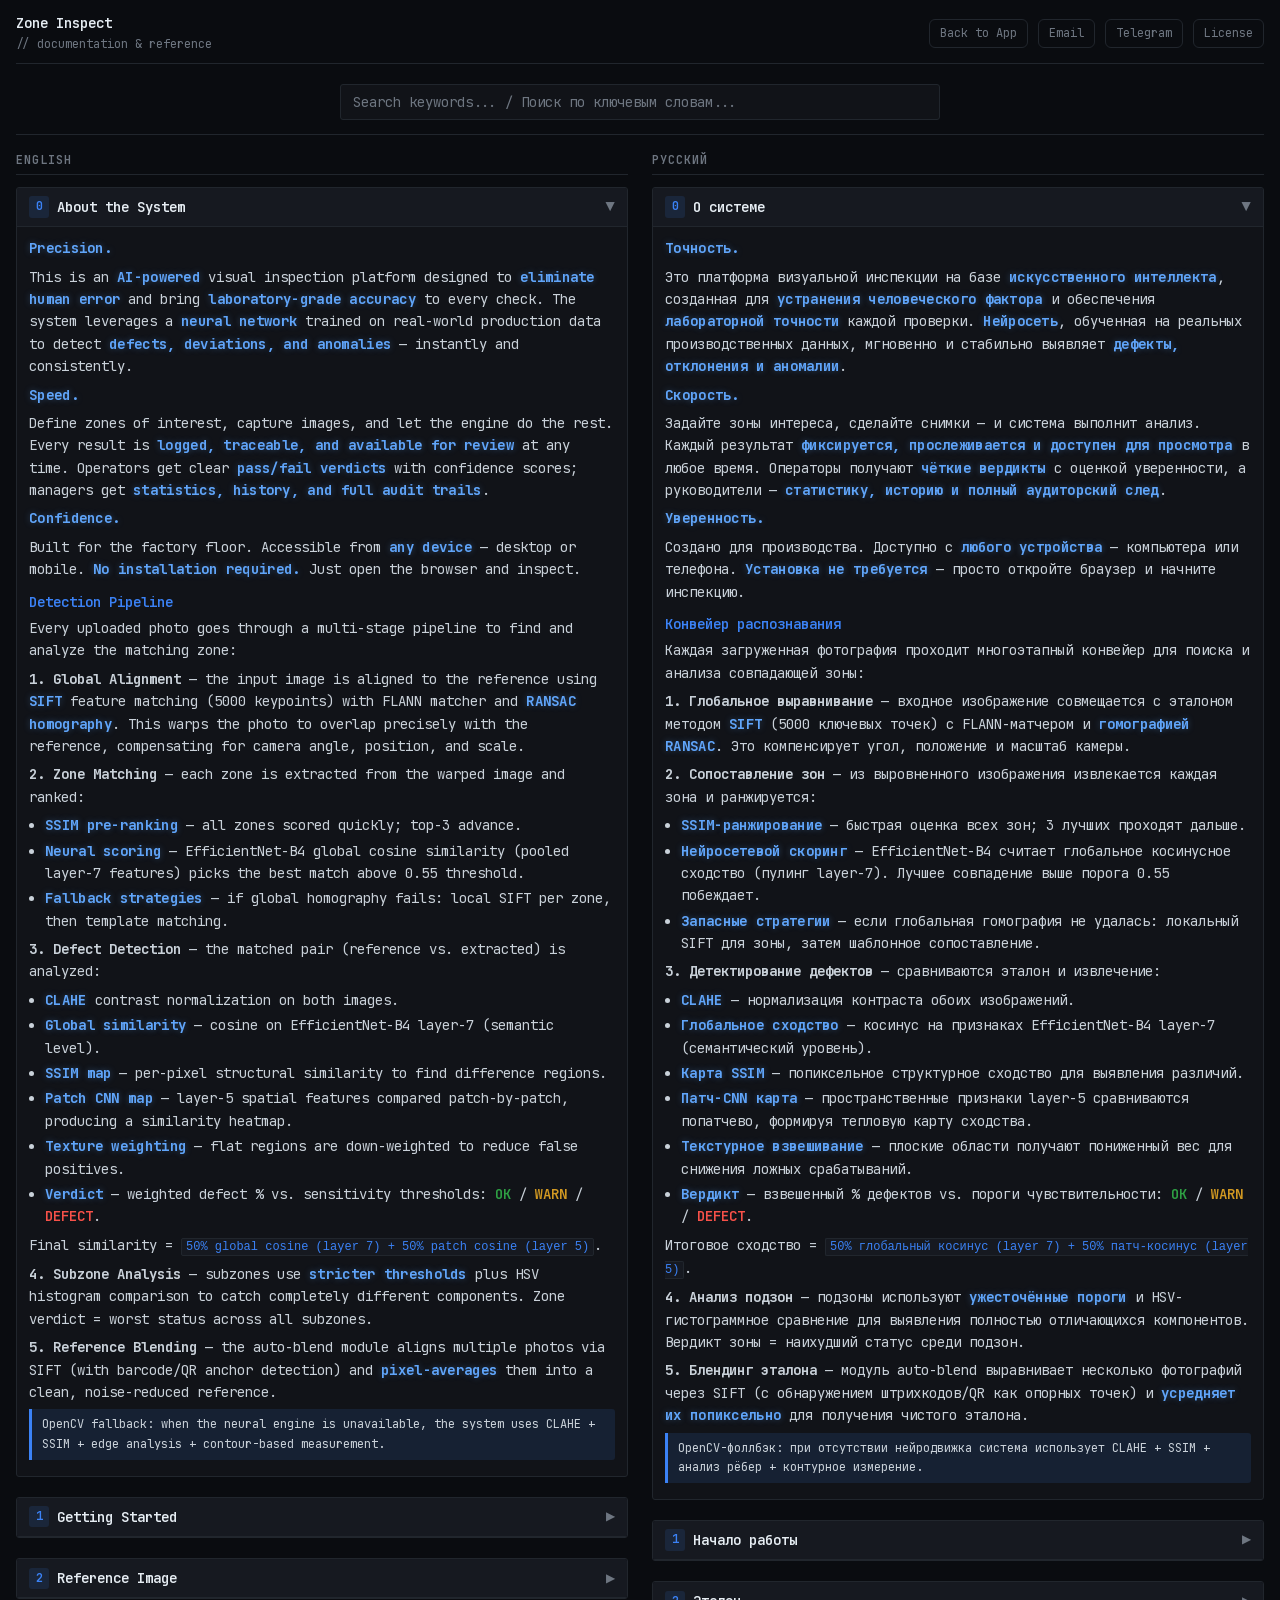
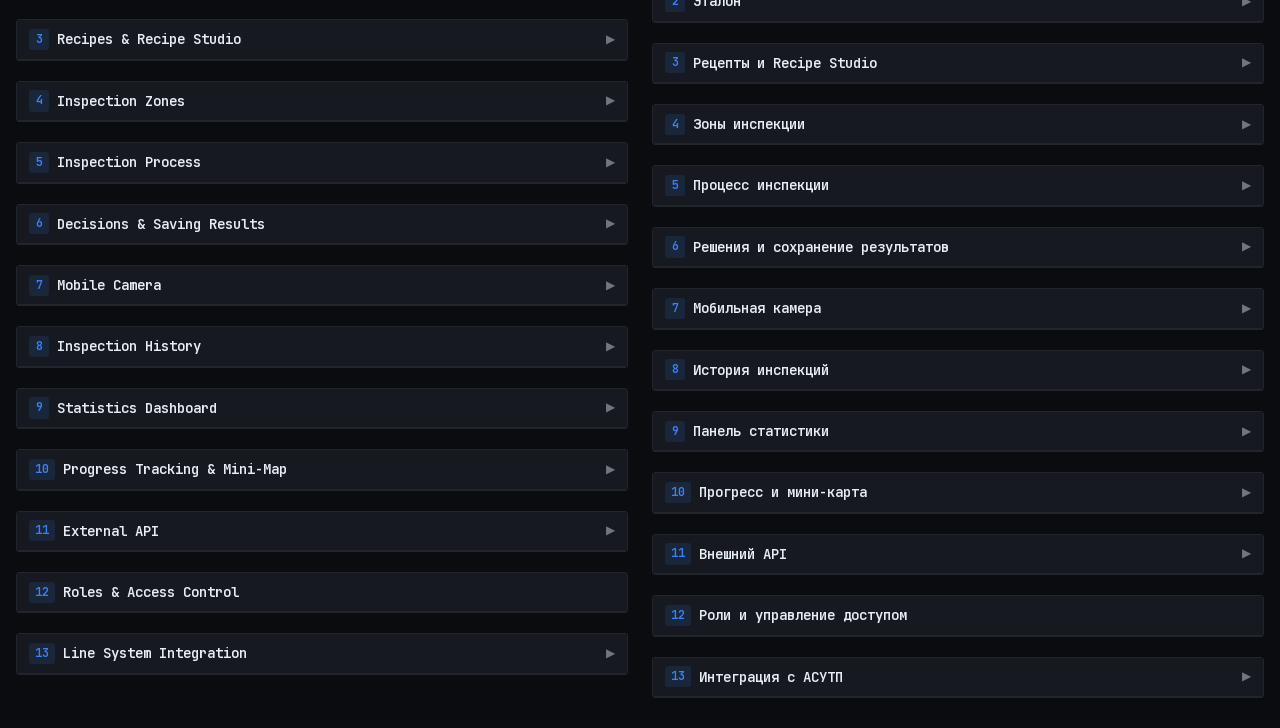
==== commit 9fbc2e3a: "Line-system gate: verdict by serial number, result page, Windows check script A line system (MES) th" ====
--- a/templates/doc.html
+++ b/templates/doc.html
@@ -275,7 +275,8 @@
             margin-top: 0
         }
 
-        .section-body ul {
+        .section-body ul,
+        .section-body ol {
             margin: 4px 0 6px 16px;
             color: var(--text);
         }
@@ -552,11 +553,18 @@
                             <li><strong>4 Good samples:</strong> photos of known-good boards.</li>
                             <li><strong>5 Defect samples:</strong> photos of boards with known defects, each labelled
                                 with a box.</li>
-                            <li><strong>6 Calibrate:</strong> arrives in a later release; samples collected now will be
-                                used then.</li>
+                            <li><strong>6 Calibrate:</strong> builds the model of normal variation and shows the
+                                report (see below).</li>
                             <li><strong>7 Publish:</strong> shows what blocks publishing and makes the draft live.</li>
                         </ul>
                         <h4>Samples</h4>
+                        <p><strong>Keep the viewpoint consistent.</strong> Tall parts (capacitors, relays) look
+                            different from different angles, and no alignment can undo that. Shoot the samples the way
+                            operators will shoot the boards, all from about the same position and angle. The reference
+                            itself may be shot at an angle; what matters is that photos are similar to the good samples.
+                            Calibration measures, for every zone, how far each photo's viewpoint is from the typical
+                            viewpoint of the good samples, and lists those more than 20° away. While shooting samples, the
+                            phone shows the same measure live (see "Viewpoint hint" in the mobile section).</p>
                         <p>Photograph boards the way operators will: hand-held, normal light. Connect a phone with the
                             QR code in step 4/5 (the phone uses the same camera settings as inspection), or upload from
                             a computer. Each photo is aligned to the reference; the card shows which zones are fully in
@@ -566,15 +574,43 @@
                             aligned photo; zone and subzone are detected from the box. Labels survive later zone
                             edits. Defect types: missing, wrong part, shifted, rotated, contamination, damage,
                             other.</p>
+                        <h4>Calibration</h4>
+                        <p>Click <strong>Calibrate</strong> in step 6. For every zone the system learns what normal
+                            variation looks like from the good samples (differences between boards, phones, light) and
+                            checks each defect sample against it. Every good sample is compared with all the others, so
+                            the report shows how many false alarms to expect on good boards; a defect is
+                            <span class="kw">caught</span> when its score is above the OK limit, and the report shows
+                            whether the strongest deviation lies inside the box you drew.</p>
+                        <p>The score shows how unusual the most unusual spot of the zone is compared with the good
+                            samples; about 1 is typical. The report is a table: one row per zone with its subzones below.
+                            Each zone has its own <strong>OK limit</strong>: type it, or pick a preset: <em>No false
+                            alarms</em> (just above the worst good sample), <em>Catch all defects</em> (just below the
+                            weakest defect) or <em>Middle</em>. The counts update at once; then <strong>Save
+                            limits</strong>. Explanations are behind the <strong>?</strong> buttons; thumbnails open
+                            large on click. By default
+                            the limit is the worst good sample × 1.10. Between the OK limit and 1.25 × that limit the
+                            result is WARN, above it DEFECT. Subzones follow their zone's limit.</p>
+                        <p>Under each zone the report lists samples worth a second look: good samples shot from a
+                            different angle than most good samples or scoring far above them, and defect samples shot
+                            from a different angle (their score mixes the angle and the defect). One unusual good photo
+                            raises the limit for the whole zone; exclude it if it does not show the zone the usual way,
+                            then recalibrate. During inspection, a non-OK verdict on a photo taken from an unusual angle
+                            suggests a retake. Changing samples,
+                            zones or the reference makes the calibration out of date: recalibrate before
+                            publishing.</p>
                         <h4>Requirements for publishing</h4>
                         <ul>
                             <li>At least 15 good samples for every zone.</li>
                             <li>At least 2 defect samples for every zone, and 1 for every critical subzone.</li>
                             <li>Samples from at least 2 different phones.</li>
                             <li>A reference that passed the quality check, and at least one zone.</li>
-                        </ul>
-                        <p>Fewer than 3 different good boards is a warning. A lead publishes on their own once
-                            nothing blocks; an admin may publish with unmet requirements.</p>
+                            <li>An up-to-date calibration.</li>
+                        </ul>
+                        <p>If some defect samples pass as OK at the chosen limits, the lead can still publish: tick
+                            that the misses are accepted and give a reason. The reason is kept with the version and shown
+                            in the version list. Fewer than 3 different good boards and samples shot from an unusual
+                            angle are warnings. A lead publishes on their own once nothing blocks; an admin may publish
+                            with unmet requirements.</p>
                         <h4>Changing the reference</h4>
                         <p>Samples are tied to the reference they were aligned to. After a new reference, re-align
                             them with one click in step 4; until then they are not counted.</p>
@@ -654,6 +690,13 @@
                         <h4>Subzone Analysis</h4>
                         <p>If the zone has subzones defined, each subzone is analyzed separately with stricter
                             thresholds. The zone status = worst of (zone result, all subzone results).</p>
+                        <h4>Calibrated recipes</h4>
+                        <p>A recipe published with a calibration is inspected with its model of normal variation: the
+                            zone is found from the photo's alignment to the reference (no similarity threshold), and the
+                            result is OK / WARN / DEFECT from the calibrated limits. The heatmap shows where the photo
+                            differs from all good samples. Parts of the zone outside the photo are ignored; at least 90%
+                            of the zone must be in the frame. Recipes without calibration are inspected by comparison
+                            with the reference as before.</p>
                         <h4>Strictness and recipe version</h4>
                         <p>Thresholds come from the recipe's strictness (see section 1). The recipe badge shows the
                             version in use, and the lead's notes for operators appear under it. Each saved result
@@ -726,14 +769,22 @@
                         <h4>Zone Photos</h4>
                         <p>The "Zone" tab shows which zone to photograph next. Navigate between zones with left/right
                             arrows.</p>
+                        <h4>Viewpoint hint</h4>
+                        <p>While a zone is being framed, the bottom of the viewfinder shows a live hint: whether the
+                            zone is fully in the frame and, for a calibrated recipe, how far the viewpoint is from the
+                            typical viewpoint of the recipe's good samples. Green: up to 10°; yellow: up to 20°; red:
+                            more. For yellow and red an arrow shows which way to move the phone. It is only a hint;
+                            capturing is never blocked. The phone of a lead collecting samples in Recipe Studio shows the
+                            same hint, measured against the good samples taken so far (from 3 of them per zone). With
+                            many phones framing at once the hints update less often, so that inspections stay fast.</p>
                         <h4>Anchor Alignment</h4>
                         <p>If anchor points are defined for the zone, the camera feed shows dashed guide circles at
                             target positions. Real-time template matching detects anchors in the live video. When
                             aligned (solid green circles + checkmark), press "Capture Zone".</p>
                         <h4>Capture & Upload</h4>
-                        <p>Press "Capture Zone" to take a photo. A shutter sound plays. The photo is queued for the
-                            desktop, which processes it automatically (polls every 5 seconds). Multiple photos can also
-                            be uploaded from the gallery.</p>
+                        <p>Press "Capture Zone" to take a photo. A shutter sound plays. The photo is checked as soon
+                            as it is uploaded: the verdict appears on the phone and the full result on the desktop (polls
+                            every 1.5 seconds). Multiple photos can also be uploaded from the gallery.</p>
                         <h4>Mobile Actions</h4>
                         <ul>
                             <li><strong>Skip -> New SN:</strong> save current result and start a new board from mobile.
@@ -930,6 +981,29 @@
                         <pre># 5. Without a key — expect 401
 curl -s "$HOST/api/v1/results"
 # {"error": "Unauthorized"}</pre>
+                        <h4>Verdict by Serial Number</h4>
+                        <p><code>GET /api/v1/verdict?serial={serial}</code></p>
+                        <p>Answers one question: did the <b>latest</b> saved inspection of this board pass?
+                            The serial must match exactly (letter case and surrounding spaces are ignored).
+                            Optional filters: <code>template</code> (exact recipe name) and
+                            <code>max_age_hours</code> (ignore older inspections).</p>
+                        <ul>
+                            <li><code>"verdict": "pass"</code> — every zone of the recipe was checked and is OK
+                                (the operator's decisions are taken into account)</li>
+                            <li><code>"verdict": "fail"</code> — <code>reason</code> is <code>defect</code>,
+                                <code>warn</code> (a warning nobody decided on) or <code>incomplete</code>
+                                (unchecked zones)</li>
+                            <li><code>"verdict": "not_inspected"</code> — no saved inspection for this serial</li>
+                        </ul>
+                        <p>The answer also has <code>problem_zones</code>, <code>template</code>,
+                            <code>operator</code>, <code>timestamp</code>, <code>inspections</code> (how many
+                            times this serial was inspected) and <code>url</code> — a page with the result
+                            for people (<code>/r/{result_id}</code>, needs a normal login).</p>
+                        <pre>curl -H "X-Auth-Key: apk_..." \
+  "https://your-host/api/v1/verdict?serial=SN-12345"</pre>
+
+                        <p>A ready-made script that turns this verdict into an exit code for a line system
+                            is described in section 13, <b>Line System Integration</b>.</p>
                     </div>
                 </div>
 
@@ -1005,6 +1079,176 @@
                     </div>
                 </div>
 
+                <!-- 13. Line System Integration -->
+                <div class="section" data-search>
+                    <div class="section-hdr" onclick="toggleSection(this)">
+                        <span class="section-num">13</span>
+                        <span class="section-title">Line System Integration</span>
+                        <span class="section-arrow">&#9654;</span>
+                    </div>
+                    <div class="section-body">
+                        <div class="note">For a line system (MES) that cannot call Zone Inspect directly, but at the
+                            end of an operation can scan the serial number, run a program with it and keep
+                            the program's output as the operation log.</div>
+                        <h4>How It Works</h4>
+                        <ol>
+                            <li>The operator inspects the board in Zone Inspect as usual and <b>saves</b> the result.
+                                The serial number is read from the board during the inspection.</li>
+                            <li>At the end of the operation the line system scans the serial number and runs
+                                <code>zi_check.py</code> with it.</li>
+                            <li>The script asks the server for the verdict of the latest inspection of this
+                                serial number, prints it and exits. The last line of the output and the exit
+                                code tell the line system whether the board may go on.</li>
+                        </ol>
+                        <p>The line system keeps the whole output, including the link to the result page.</p>
+                        <h4>What Counts as a Pass</h4>
+                        <ul>
+                            <li>Every zone of the recipe was checked and is OK. The operator's decisions count:
+                                a zone the operator accepted is OK, a zone the operator rejected is a defect.</li>
+                            <li>Only the <b>latest</b> saved inspection of the serial number counts. After a repair,
+                                inspect the board again — the new result replaces the old one.</li>
+                            <li>A warning that nobody decided on, or a result saved with unchecked zones, is
+                                <b>not</b> a pass.</li>
+                            <li>A board that was never inspected is <b>not</b> a pass, and neither is a board whose
+                                serial number was not read during the inspection.</li>
+                        </ul>
+                        <h4>Output</h4>
+                        <p>A good board:</p>
+                        <pre>ZONE-INSPECT CHECK SN=SN-12345
+VERDICT=PASS
+reason=all zones OK
+recipe=Board-X v3
+operator=ivanov
+inspected=2026-11-26T17:41:02 (UTC+8)
+zones=5/5 checked
+result=https://your-host/r/a1b2c3d4_20261126_174102_9f3a
+EXIT WITH ERRORLEVEL==0</pre>
+                        <p>A board with a defect:</p>
+                        <pre>ZONE-INSPECT CHECK SN=SN-12345
+VERDICT=FAIL
+reason=defect found
+recipe=Board-X v3
+operator=ivanov
+inspected=2026-11-26T17:41:02 (UTC+8)
+zones=5/5 checked
+zone IC U5 = DEFECT
+result=https://your-host/r/a1b2c3d4_20261126_174102_9f3a
+EXIT WITH ERRORLEVEL==1</pre>
+                        <p>The <b>last line</b> is always <code>EXIT WITH ERRORLEVEL==N</code>, and the process
+                            exit code is the same N:</p>
+                        <table style="width:100%;border-collapse:collapse;margin:8px 0 12px;font-size:13px">
+                            <tr style="border-bottom:1px solid var(--border)">
+                                <td style="padding:4px 8px;color:var(--accent);white-space:nowrap">EXIT WITH ERRORLEVEL==0</td>
+                                <td style="padding:4px 8px">Inspected, every zone OK.</td>
+                            </tr>
+                            <tr style="border-bottom:1px solid var(--border)">
+                                <td style="padding:4px 8px;color:var(--accent);white-space:nowrap">EXIT WITH ERRORLEVEL==1</td>
+                                <td style="padding:4px 8px">Defect, undecided warning or unfinished inspection. The <code>reason=</code> and <code>zone ...</code> lines say which.</td>
+                            </tr>
+                            <tr style="border-bottom:1px solid var(--border)">
+                                <td style="padding:4px 8px;color:var(--accent);white-space:nowrap">EXIT WITH ERRORLEVEL==2</td>
+                                <td style="padding:4px 8px">No saved inspection for this serial number.</td>
+                            </tr>
+                            <tr style="border-bottom:1px solid var(--border)">
+                                <td style="padding:4px 8px;color:var(--accent);white-space:nowrap">EXIT WITH ERRORLEVEL==3</td>
+                                <td style="padding:4px 8px">No answer: network, key or settings. The <code>error=</code> line says which. The board was not judged.</td>
+                            </tr>
+                        </table>
+                        <h4>Station Setup</h4>
+                        <p>Needs Python 3.7 or newer; nothing else has to be installed.</p>
+                        <ol>
+                            <li>Copy <code>zi_check.py</code> and <code>zi_check.ini.example</code> from
+                                <code>integrations/windows/</code> to a folder on the station, e.g.
+                                <code>C:\work\zone_inspect</code>.</li>
+                            <li>Rename <code>zi_check.ini.example</code> to <code>zi_check.ini</code> and fill in
+                                <code>url</code> and <code>key</code>.</li>
+                            <li>Check it by hand in a command prompt, with the serial of a board that has
+                                been inspected:
+                                <code>C:\Python37\python.exe C:\work\zone_inspect\zi_check.py SN-12345</code></li>
+                        </ol>
+                        <p><span class="kw">zi_check.ini</span></p>
+                        <pre>[zone-inspect]
+url = https://your-host
+key = apk_...
+
+;template = Board-X
+;max_age_hours = 24
+;timeout = 8
+;ca_file = cacert.pem</pre>
+                        <ul>
+                            <li><code>url</code>, <code>key</code> — server address and a read-only API key</li>
+                            <li><code>template</code> — optional: accept only inspections made with this recipe
+                                (exact name). Without it, an inspection with any recipe counts.</li>
+                            <li><code>max_age_hours</code> — optional: ignore inspections older than this</li>
+                            <li><code>timeout</code> — optional: seconds to wait for the server, 8 by default</li>
+                            <li><code>ca_file</code> — optional: file with root certificates, for computers whose
+                                own certificates are outdated</li>
+                        </ul>
+                        <div class="note"><code>zi_check.ini</code> holds an access key. Keep it on the station
+                            only; do not put it in shared folders.</div>
+                        <h4>Line System Settings</h4>
+                        <table style="width:100%;border-collapse:collapse;margin:8px 0 12px;font-size:13px">
+                            <tr style="border-bottom:1px solid var(--border)">
+                                <td style="padding:4px 8px;color:var(--accent);white-space:nowrap">Executable program</td>
+                                <td style="padding:4px 8px"><code>C:\Python37\python.exe</code></td>
+                            </tr>
+                            <tr style="border-bottom:1px solid var(--border)">
+                                <td style="padding:4px 8px;color:var(--accent);white-space:nowrap">Parameter string</td>
+                                <td style="padding:4px 8px"><code>C:\work\zone_inspect\zi_check.py {0}</code></td>
+                            </tr>
+                            <tr style="border-bottom:1px solid var(--border)">
+                                <td style="padding:4px 8px;color:var(--accent);white-space:nowrap">Test duration</td>
+                                <td style="padding:4px 8px">15 s or more (a few seconds longer than <code>timeout</code>)</td>
+                            </tr>
+                        </table>
+                        <p><code>{0}</code> is where the line system puts the scanned serial number.
+                            A different settings file can be given as a second parameter:
+                            <code>zi_check.py {0} D:\cfg\line2.ini</code>.</p>
+                        <h4>API Key (administrator)</h4>
+                        <p>Add a read-only key to <code>auth_keys.json</code> on the server; no restart is needed.
+                            A key with a <code>group</code> sees only that group's inspections — use the group
+                            of the operators who inspect on this line.</p>
+                        <pre>"api_keys": {
+  "apk_LONG_RANDOM_STRING": {
+    "name": "MES gate, line 1",
+    "scope": "read",
+    "group": "line1"
+  }
+}</pre>
+                        <h4>If Something Goes Wrong</h4>
+                        <table style="width:100%;border-collapse:collapse;margin:8px 0 12px;font-size:13px">
+                            <tr style="border-bottom:1px solid var(--border)">
+                                <td style="padding:4px 8px;color:var(--accent);white-space:nowrap">Code 2 for an inspected board</td>
+                                <td style="padding:4px 8px">The serial scanned by the line system differs from the code Zone Inspect read from the board (another barcode on the board, a prefix, a missing character). Compare with the serial shown in History. Also check that the result was saved, and that <code>template</code> / <code>max_age_hours</code> do not exclude it.</td>
+                            </tr>
+                            <tr style="border-bottom:1px solid var(--border)">
+                                <td style="padding:4px 8px;color:var(--accent);white-space:nowrap">Code 2, the key has a group</td>
+                                <td style="padding:4px 8px">The board was inspected by operators of another group; the key does not see their results.</td>
+                            </tr>
+                            <tr style="border-bottom:1px solid var(--border)">
+                                <td style="padding:4px 8px;color:var(--accent);white-space:nowrap">the key is not accepted</td>
+                                <td style="padding:4px 8px">Wrong <code>key</code> in <code>zi_check.ini</code>, or the key was removed on the server.</td>
+                            </tr>
+                            <tr style="border-bottom:1px solid var(--border)">
+                                <td style="padding:4px 8px;color:var(--accent);white-space:nowrap">secure connection failed</td>
+                                <td style="padding:4px 8px">Outdated root certificates on the station. Save a current certificate bundle next to the script and set <code>ca_file</code>.</td>
+                            </tr>
+                            <tr style="border-bottom:1px solid var(--border)">
+                                <td style="padding:4px 8px;color:var(--accent);white-space:nowrap">cannot reach ... / no answer within</td>
+                                <td style="padding:4px 8px">No network route to the server or a proxy in between. Open the server address in a browser on the same station.</td>
+                            </tr>
+                            <tr style="border-bottom:1px solid var(--border)">
+                                <td style="padding:4px 8px;color:var(--accent);white-space:nowrap">settings file not found</td>
+                                <td style="padding:4px 8px"><code>zi_check.ini</code> is not next to <code>zi_check.py</code>.</td>
+                            </tr>
+                            <tr style="border-bottom:1px solid var(--border)">
+                                <td style="padding:4px 8px;color:var(--accent);white-space:nowrap">no serial number was passed</td>
+                                <td style="padding:4px 8px">The parameter string has no <code>{0}</code>, or the scan was empty.</td>
+                            </tr>
+                        </table>
+                    </div>
+                </div>
+
             </div>
 
             <!-- ═══ RUSSIAN ═══ -->
@@ -1174,12 +1418,18 @@
                             <li><strong>4 Good samples:</strong> фото заведомо исправных плат.</li>
                             <li><strong>5 Defect samples:</strong> фото плат с известными дефектами, каждый отмечен
                                 рамкой.</li>
-                            <li><strong>6 Calibrate:</strong> появится в следующем релизе; собранные сейчас образцы
-                                будут использованы.</li>
+                            <li><strong>6 Calibrate:</strong> строит модель нормы и показывает отчёт (см. ниже).</li>
                             <li><strong>7 Publish:</strong> показывает, что мешает публикации, и выпускает черновик на
                                 линию.</li>
                         </ul>
                         <h4>Образцы</h4>
+                        <p><strong>Держите ракурс одинаковым.</strong> Высокие детали (конденсаторы, реле) с разных сторон
+                            выглядят по-разному, и никакое выравнивание этого не исправит. Снимайте образцы так, как
+                            операторы будут снимать платы: примерно с одного места и под одним углом. Эталон сам может быть
+                            снят под углом; важно, чтобы снимки были похожи на хорошие образцы. Калибровка для каждой зоны
+                            измеряет, насколько ракурс снимка отличается от типичного ракурса хороших образцов, и
+                            показывает те, что отличаются больше чем на 20°. При съёмке образцов телефон показывает ту же меру
+                            вживую (см. «Подсказка ракурса» в разделе о мобильной странице).</p>
                         <p>Снимайте так же, как будут снимать операторы: с рук, при обычном свете. Подключите телефон
                             по QR-коду на шаге 4/5 (телефон использует те же настройки камеры, что и при инспекции) или
                             загрузите фото с компьютера. Каждое фото выравнивается по эталону; на карточке видно, какие
@@ -1190,15 +1440,42 @@
                             последующей правке зон. Типы дефектов: missing (нет компонента), wrong part (чужой),
                             shifted (смещён), rotated (повёрнут), contamination (загрязнение), damage (повреждение),
                             other.</p>
+                        <h4>Калибровка</h4>
+                        <p>Нажмите <strong>Calibrate</strong> на шаге 6. Для каждой зоны система узнаёт по хорошим
+                            образцам, как выглядит нормальный разброс (разные платы, телефоны, свет), и проверяет
+                            каждый дефектный образец. Каждый хороший образец сравнивается со всеми остальными, поэтому
+                            отчёт показывает, сколько ложных тревог ждать на исправных платах; дефект
+                            <span class="kw">пойман</span>, если его оценка выше порога OK, и отчёт показывает,
+                            попало ли самое сильное отклонение в нарисованную рамку.</p>
+                        <p>Оценка показывает, насколько необычно самое необычное место зоны по сравнению с хорошими
+                            образцами; около 1 — обычное значение. Отчёт — таблица: строка на зону, под ней её подзоны. У каждой
+                            зоны свой <strong>порог OK</strong>: введите число или выберите готовое значение:
+                            <em>No false alarms</em> (чуть выше худшего хорошего образца), <em>Catch all defects</em>
+                            (чуть ниже самого слабого дефекта) или <em>Middle</em> (посередине). Цифры обновляются сразу,
+                            затем <strong>Save limits</strong>. Пояснения спрятаны под кнопками <strong>?</strong>;
+                            миниатюры открываются крупно по клику. По умолчанию порог — худший хороший образец × 1.10.
+                            Между порогом OK и 1.25 × порог — WARN, выше — DEFECT. Подзоны следуют порогу своей зоны.</p>
+                        <p>Под каждой зоной отчёт показывает образцы, на которые стоит взглянуть: хорошие, снятые с
+                            другого ракурса, чем большинство хороших, или с оценкой намного выше остальных, и дефектные,
+                            снятые с другого ракурса (их оценка смешивает ракурс и дефект). Один необычный хороший снимок
+                            поднимает порог для всей зоны; исключите его, если зона на нём видна не так, как обычно, и
+                            откалибруйте заново. При инспекции к вердикту не OK для снимка с необычного ракурса
+                            добавляется совет переснять.
+                            Изменение образцов, зон или эталона делает калибровку устаревшей: перед публикацией
+                            откалибруйте заново.</p>
                         <h4>Требования для публикации</h4>
                         <ul>
                             <li>Не меньше 15 хороших образцов на каждую зону.</li>
                             <li>Не меньше 2 дефектных образцов на каждую зону и 1 на каждую критичную подзону.</li>
                             <li>Образцы минимум с 2 разных телефонов.</li>
                             <li>Эталон прошёл проверку качества, есть хотя бы одна зона.</li>
-                        </ul>
-                        <p>Меньше 3 разных исправных плат — предупреждение. Ведущий публикует сам, когда ничего не
-                            блокирует; админ может опубликовать и с невыполненными требованиями.</p>
+                            <li>Актуальная калибровка.</li>
+                        </ul>
+                        <p>Если при выбранных порогах часть дефектных образцов проходит как OK, ведущий всё равно может
+                            опубликовать: отметить, что пропуски приняты, и указать причину. Причина сохраняется вместе с
+                            версией и видна в списке версий. Меньше 3 разных исправных плат и образцы, снятые с необычного
+                            ракурса, — предупреждения. Ведущий публикует сам, когда ничего не блокирует; админ может
+                            опубликовать и с невыполненными требованиями.</p>
                         <h4>Смена эталона</h4>
                         <p>Образцы привязаны к эталону, по которому выровнены. После замены эталона выровняйте их
                             заново одной кнопкой на шаге 4; до этого они не учитываются.</p>
@@ -1283,6 +1560,12 @@
                         <p>После каждой проверки: 5 изображений (вход, эталон, вырезка, карта дефектов, тепловая карта),
                             статистика, столбчатая диаграмма оценок всех зон, подзоны (если есть). Клик по изображению —
                             полноразмерный просмотр в лайтбоксе.</p>
+                        <h4>Откалиброванные рецепты</h4>
+                        <p>Рецепт, опубликованный с калибровкой, проверяется по модели нормы: зона находится по
+                            выравниванию фото на эталон (без порога похожести), результат OK / WARN / DEFECT — по
+                            порогам калибровки. Тепловая карта показывает, где фото отличается от всех хороших образцов.
+                            Части зоны вне кадра не учитываются; в кадре должно быть не меньше 90% зоны. Рецепты без
+                            калибровки проверяются сравнением с эталоном, как раньше.</p>
                         <h4>Строгость и версия рецепта</h4>
                         <p>Пороги берутся из строгости рецепта (см. раздел 1). На плашке рецепта видна используемая
                             версия, под ней — заметки ведущего для операторов. Каждый сохранённый результат хранит
@@ -1351,14 +1634,22 @@
                         <h4>Фото зон</h4>
                         <p>Вкладка "Zone" показывает какую зону нужно снять. Переключение между зонами стрелками
                             влево/вправо.</p>
+                        <h4>Подсказка ракурса</h4>
+                        <p>Пока зона наводится, внизу видоискателя видна подсказка: целиком ли зона в кадре и, для
+                            откалиброванного рецепта, насколько ракурс отличается от типичного ракурса хороших образцов
+                            рецепта. Зелёный — до 10°, жёлтый — до 20°, красный — больше. Для жёлтого и красного стрелка
+                            показывает, куда сдвинуть телефон. Это только подсказка, снимать можно всегда. Телефон
+                            ведущего при съёмке образцов в Recipe Studio показывает ту же подсказку относительно уже
+                            снятых хороших образцов (от 3 на зону). Когда наводятся сразу много телефонов, подсказки
+                            обновляются реже, чтобы проверки оставались быстрыми.</p>
                         <h4>Выравнивание по якорям</h4>
                         <p>Если у зоны заданы якорные точки — на видео камеры показываются штриховые круги-ориентиры. В
                             реальном времени определяются позиции якорей на изображении. При совпадении (зелёные круги +
                             галочка) — можно снимать.</p>
                         <h4>Съёмка и загрузка</h4>
-                        <p>"Capture Zone" — снимок. Звук затвора. Фото ставится в очередь для десктопа, где
-                            обрабатывается автоматически (опрос каждые 5 секунд). Также можно загрузить несколько фото
-                            из галереи.</p>
+                        <p>"Capture Zone" — снимок. Звук затвора. Фото проверяется сразу при загрузке, вердикт
+                            появляется на телефоне, полный результат — на десктопе (опрос каждые 1,5 секунды). Также
+                            можно загрузить несколько фото из галереи.</p>
                         <h4>Действия с мобильного</h4>
                         <ul>
                             <li><strong>Skip -> New SN:</strong> сохранить текущий результат и начать новый объект.</li>
@@ -1557,6 +1848,29 @@
                         <pre># 5. Без ключа — ожидаем 401
 curl -s "$HOST/api/v1/results"
 # {"error": "Unauthorized"}</pre>
+                        <h4>Вердикт по серийному номеру</h4>
+                        <p><code>GET /api/v1/verdict?serial={serial}</code></p>
+                        <p>Отвечает на один вопрос: прошла ли плата <b>последнюю</b> сохранённую проверку.
+                            Серийный номер должен совпадать точно (регистр букв и пробелы по краям не важны).
+                            Необязательные фильтры: <code>template</code> (точное имя рецепта) и
+                            <code>max_age_hours</code> (не учитывать более старые проверки).</p>
+                        <ul>
+                            <li><code>"verdict": "pass"</code> — все зоны рецепта проверены и годны
+                                (решения оператора учитываются)</li>
+                            <li><code>"verdict": "fail"</code> — <code>reason</code> равен <code>defect</code>,
+                                <code>warn</code> (предупреждение, по которому никто не принял решение) или
+                                <code>incomplete</code> (есть непроверенные зоны)</li>
+                            <li><code>"verdict": "not_inspected"</code> — сохранённой проверки с таким номером нет</li>
+                        </ul>
+                        <p>В ответе также есть <code>problem_zones</code>, <code>template</code>,
+                            <code>operator</code>, <code>timestamp</code>, <code>inspections</code> (сколько раз
+                            проверяли этот номер) и <code>url</code> — страница результата для людей
+                            (<code>/r/{result_id}</code>, нужен обычный вход).</p>
+                        <pre>curl -H "X-Auth-Key: apk_..." \
+  "https://your-host/api/v1/verdict?serial=SN-12345"</pre>
+
+                        <p>Готовый скрипт, который превращает этот вердикт в код возврата для АСУТП,
+                            описан в разделе 13, <b>Интеграция с АСУТП</b>.</p>
                     </div>
                 </div>
 
@@ -1633,6 +1947,176 @@
                     </div>
                 </div>
 
+                <!-- 13. Line System Integration (RU) -->
+                <div class="section" data-search>
+                    <div class="section-hdr" onclick="toggleSection(this)">
+                        <span class="section-num">13</span>
+                        <span class="section-title">Интеграция с АСУТП</span>
+                        <span class="section-arrow">&#9654;</span>
+                    </div>
+                    <div class="section-body">
+                        <div class="note">Для АСУТП (MES), которая не может обращаться к Zone Inspect напрямую, но в
+                            конце операции умеет отсканировать серийный номер, запустить с ним программу и
+                            сохранить её вывод как лог операции.</div>
+                        <h4>Как это работает</h4>
+                        <ol>
+                            <li>Оператор проверяет плату в Zone Inspect как обычно и <b>сохраняет</b> результат.
+                                Серийный номер считывается с платы во время проверки.</li>
+                            <li>В конце операции АСУТП сканирует серийный номер и запускает с ним
+                                <code>zi_check.py</code>.</li>
+                            <li>Скрипт запрашивает у сервера вердикт последней проверки этого номера, печатает
+                                его и завершается. Последняя строка вывода и код возврата сообщают АСУТП,
+                                можно ли пропустить плату дальше.</li>
+                        </ol>
+                        <p>АСУТП сохраняет весь вывод, включая ссылку на страницу результата.</p>
+                        <h4>Что считается годным</h4>
+                        <ul>
+                            <li>Все зоны рецепта проверены и годны. Решения оператора учитываются: зона,
+                                которую оператор принял, годна; зона, которую оператор забраковал, — дефект.</li>
+                            <li>Учитывается только <b>последняя</b> сохранённая проверка номера. После ремонта
+                                проверьте плату заново — новый результат заменит старый.</li>
+                            <li>Предупреждение, по которому никто не принял решение, и результат, сохранённый с
+                                непроверенными зонами, годными <b>не</b> считаются.</li>
+                            <li>Плата, которую не проверяли, годной <b>не</b> считается — как и плата, чей
+                                серийный номер не был считан при проверке.</li>
+                        </ul>
+                        <h4>Вывод</h4>
+                        <p>Годная плата:</p>
+                        <pre>ZONE-INSPECT CHECK SN=SN-12345
+VERDICT=PASS
+reason=all zones OK
+recipe=Board-X v3
+operator=ivanov
+inspected=2026-11-26T17:41:02 (UTC+8)
+zones=5/5 checked
+result=https://your-host/r/a1b2c3d4_20261126_174102_9f3a
+EXIT WITH ERRORLEVEL==0</pre>
+                        <p>Плата с дефектом:</p>
+                        <pre>ZONE-INSPECT CHECK SN=SN-12345
+VERDICT=FAIL
+reason=defect found
+recipe=Board-X v3
+operator=ivanov
+inspected=2026-11-26T17:41:02 (UTC+8)
+zones=5/5 checked
+zone IC U5 = DEFECT
+result=https://your-host/r/a1b2c3d4_20261126_174102_9f3a
+EXIT WITH ERRORLEVEL==1</pre>
+                        <p><b>Последняя строка</b> всегда <code>EXIT WITH ERRORLEVEL==N</code>, и код возврата
+                            процесса равен тому же N:</p>
+                        <table style="width:100%;border-collapse:collapse;margin:8px 0 12px;font-size:13px">
+                            <tr style="border-bottom:1px solid var(--border)">
+                                <td style="padding:4px 8px;color:var(--accent);white-space:nowrap">EXIT WITH ERRORLEVEL==0</td>
+                                <td style="padding:4px 8px">Плата проверена, все зоны годны.</td>
+                            </tr>
+                            <tr style="border-bottom:1px solid var(--border)">
+                                <td style="padding:4px 8px;color:var(--accent);white-space:nowrap">EXIT WITH ERRORLEVEL==1</td>
+                                <td style="padding:4px 8px">Дефект, нерешённое предупреждение или незаконченная проверка. Что именно — в строках <code>reason=</code> и <code>zone ...</code>.</td>
+                            </tr>
+                            <tr style="border-bottom:1px solid var(--border)">
+                                <td style="padding:4px 8px;color:var(--accent);white-space:nowrap">EXIT WITH ERRORLEVEL==2</td>
+                                <td style="padding:4px 8px">Сохранённой проверки с таким серийным номером нет.</td>
+                            </tr>
+                            <tr style="border-bottom:1px solid var(--border)">
+                                <td style="padding:4px 8px;color:var(--accent);white-space:nowrap">EXIT WITH ERRORLEVEL==3</td>
+                                <td style="padding:4px 8px">Ответа нет: сеть, ключ или настройки. Причина — в строке <code>error=</code>. Плата не оценивалась.</td>
+                            </tr>
+                        </table>
+                        <h4>Настройка станции</h4>
+                        <p>Нужен Python 3.7 или новее; больше ничего устанавливать не надо.</p>
+                        <ol>
+                            <li>Скопируйте <code>zi_check.py</code> и <code>zi_check.ini.example</code> из
+                                <code>integrations/windows/</code> в папку на станции, например
+                                <code>C:\work\zone_inspect</code>.</li>
+                            <li>Переименуйте <code>zi_check.ini.example</code> в <code>zi_check.ini</code> и
+                                заполните <code>url</code> и <code>key</code>.</li>
+                            <li>Проверьте вручную в командной строке, с номером уже проверенной платы:
+                                <code>C:\Python37\python.exe C:\work\zone_inspect\zi_check.py SN-12345</code></li>
+                        </ol>
+                        <p><span class="kw">zi_check.ini</span></p>
+                        <pre>[zone-inspect]
+url = https://your-host
+key = apk_...
+
+;template = Board-X
+;max_age_hours = 24
+;timeout = 8
+;ca_file = cacert.pem</pre>
+                        <ul>
+                            <li><code>url</code>, <code>key</code> — адрес сервера и API-ключ только для чтения</li>
+                            <li><code>template</code> — необязательно: учитывать только проверки по этому рецепту
+                                (точное имя). Без него годится проверка по любому рецепту.</li>
+                            <li><code>max_age_hours</code> — необязательно: не учитывать проверки старше
+                                указанного числа часов</li>
+                            <li><code>timeout</code> — необязательно: сколько секунд ждать сервер, по умолчанию 8</li>
+                            <li><code>ca_file</code> — необязательно: файл с корневыми сертификатами для
+                                компьютеров, где собственные сертификаты устарели</li>
+                        </ul>
+                        <div class="note">В <code>zi_check.ini</code> лежит ключ доступа. Храните файл только на
+                            станции, не кладите его в общие папки.</div>
+                        <h4>Настройки в АСУТП</h4>
+                        <table style="width:100%;border-collapse:collapse;margin:8px 0 12px;font-size:13px">
+                            <tr style="border-bottom:1px solid var(--border)">
+                                <td style="padding:4px 8px;color:var(--accent);white-space:nowrap">Исполняемая программа</td>
+                                <td style="padding:4px 8px"><code>C:\Python37\python.exe</code></td>
+                            </tr>
+                            <tr style="border-bottom:1px solid var(--border)">
+                                <td style="padding:4px 8px;color:var(--accent);white-space:nowrap">Строка параметров</td>
+                                <td style="padding:4px 8px"><code>C:\work\zone_inspect\zi_check.py {0}</code></td>
+                            </tr>
+                            <tr style="border-bottom:1px solid var(--border)">
+                                <td style="padding:4px 8px;color:var(--accent);white-space:nowrap">Продолжительность теста</td>
+                                <td style="padding:4px 8px">15 с или больше (на несколько секунд больше, чем <code>timeout</code>)</td>
+                            </tr>
+                        </table>
+                        <p>На место <code>{0}</code> АСУТП подставляет отсканированный серийный номер.
+                            Другой файл настроек можно передать вторым параметром:
+                            <code>zi_check.py {0} D:\cfg\line2.ini</code>.</p>
+                        <h4>API-ключ (администратор)</h4>
+                        <p>Добавьте ключ только для чтения в <code>auth_keys.json</code> на сервере; перезапуск
+                            не нужен. Ключ с полем <code>group</code> видит проверки только этой группы —
+                            укажите группу операторов, которые проверяют платы на этой линии.</p>
+                        <pre>"api_keys": {
+  "apk_LONG_RANDOM_STRING": {
+    "name": "MES gate, line 1",
+    "scope": "read",
+    "group": "line1"
+  }
+}</pre>
+                        <h4>Если что-то пошло не так</h4>
+                        <table style="width:100%;border-collapse:collapse;margin:8px 0 12px;font-size:13px">
+                            <tr style="border-bottom:1px solid var(--border)">
+                                <td style="padding:4px 8px;color:var(--accent);white-space:nowrap">Код 2 для проверенной платы</td>
+                                <td style="padding:4px 8px">Номер, отсканированный АСУТП, отличается от кода, который Zone Inspect считал с платы (другой штрихкод на плате, префикс, потерянный символ). Сравните с номером в Истории. Проверьте также, что результат сохранён и что <code>template</code> / <code>max_age_hours</code> его не отсекают.</td>
+                            </tr>
+                            <tr style="border-bottom:1px solid var(--border)">
+                                <td style="padding:4px 8px;color:var(--accent);white-space:nowrap">Код 2, у ключа задана группа</td>
+                                <td style="padding:4px 8px">Плату проверяли операторы другой группы; ключ не видит их результаты.</td>
+                            </tr>
+                            <tr style="border-bottom:1px solid var(--border)">
+                                <td style="padding:4px 8px;color:var(--accent);white-space:nowrap">the key is not accepted</td>
+                                <td style="padding:4px 8px">Неверный <code>key</code> в <code>zi_check.ini</code>, или ключ удалён на сервере.</td>
+                            </tr>
+                            <tr style="border-bottom:1px solid var(--border)">
+                                <td style="padding:4px 8px;color:var(--accent);white-space:nowrap">secure connection failed</td>
+                                <td style="padding:4px 8px">На станции устарели корневые сертификаты. Сохраните актуальный набор сертификатов рядом со скриптом и укажите <code>ca_file</code>.</td>
+                            </tr>
+                            <tr style="border-bottom:1px solid var(--border)">
+                                <td style="padding:4px 8px;color:var(--accent);white-space:nowrap">cannot reach ... / no answer within</td>
+                                <td style="padding:4px 8px">Нет сетевого доступа к серверу или мешает прокси. Откройте адрес сервера в браузере на этой же станции.</td>
+                            </tr>
+                            <tr style="border-bottom:1px solid var(--border)">
+                                <td style="padding:4px 8px;color:var(--accent);white-space:nowrap">settings file not found</td>
+                                <td style="padding:4px 8px"><code>zi_check.ini</code> лежит не рядом с <code>zi_check.py</code>.</td>
+                            </tr>
+                            <tr style="border-bottom:1px solid var(--border)">
+                                <td style="padding:4px 8px;color:var(--accent);white-space:nowrap">no serial number was passed</td>
+                                <td style="padding:4px 8px">В строке параметров нет <code>{0}</code>, или сканирование было пустым.</td>
+                            </tr>
+                        </table>
+                    </div>
+                </div>
+
             </div>
         </div>
     </div>
